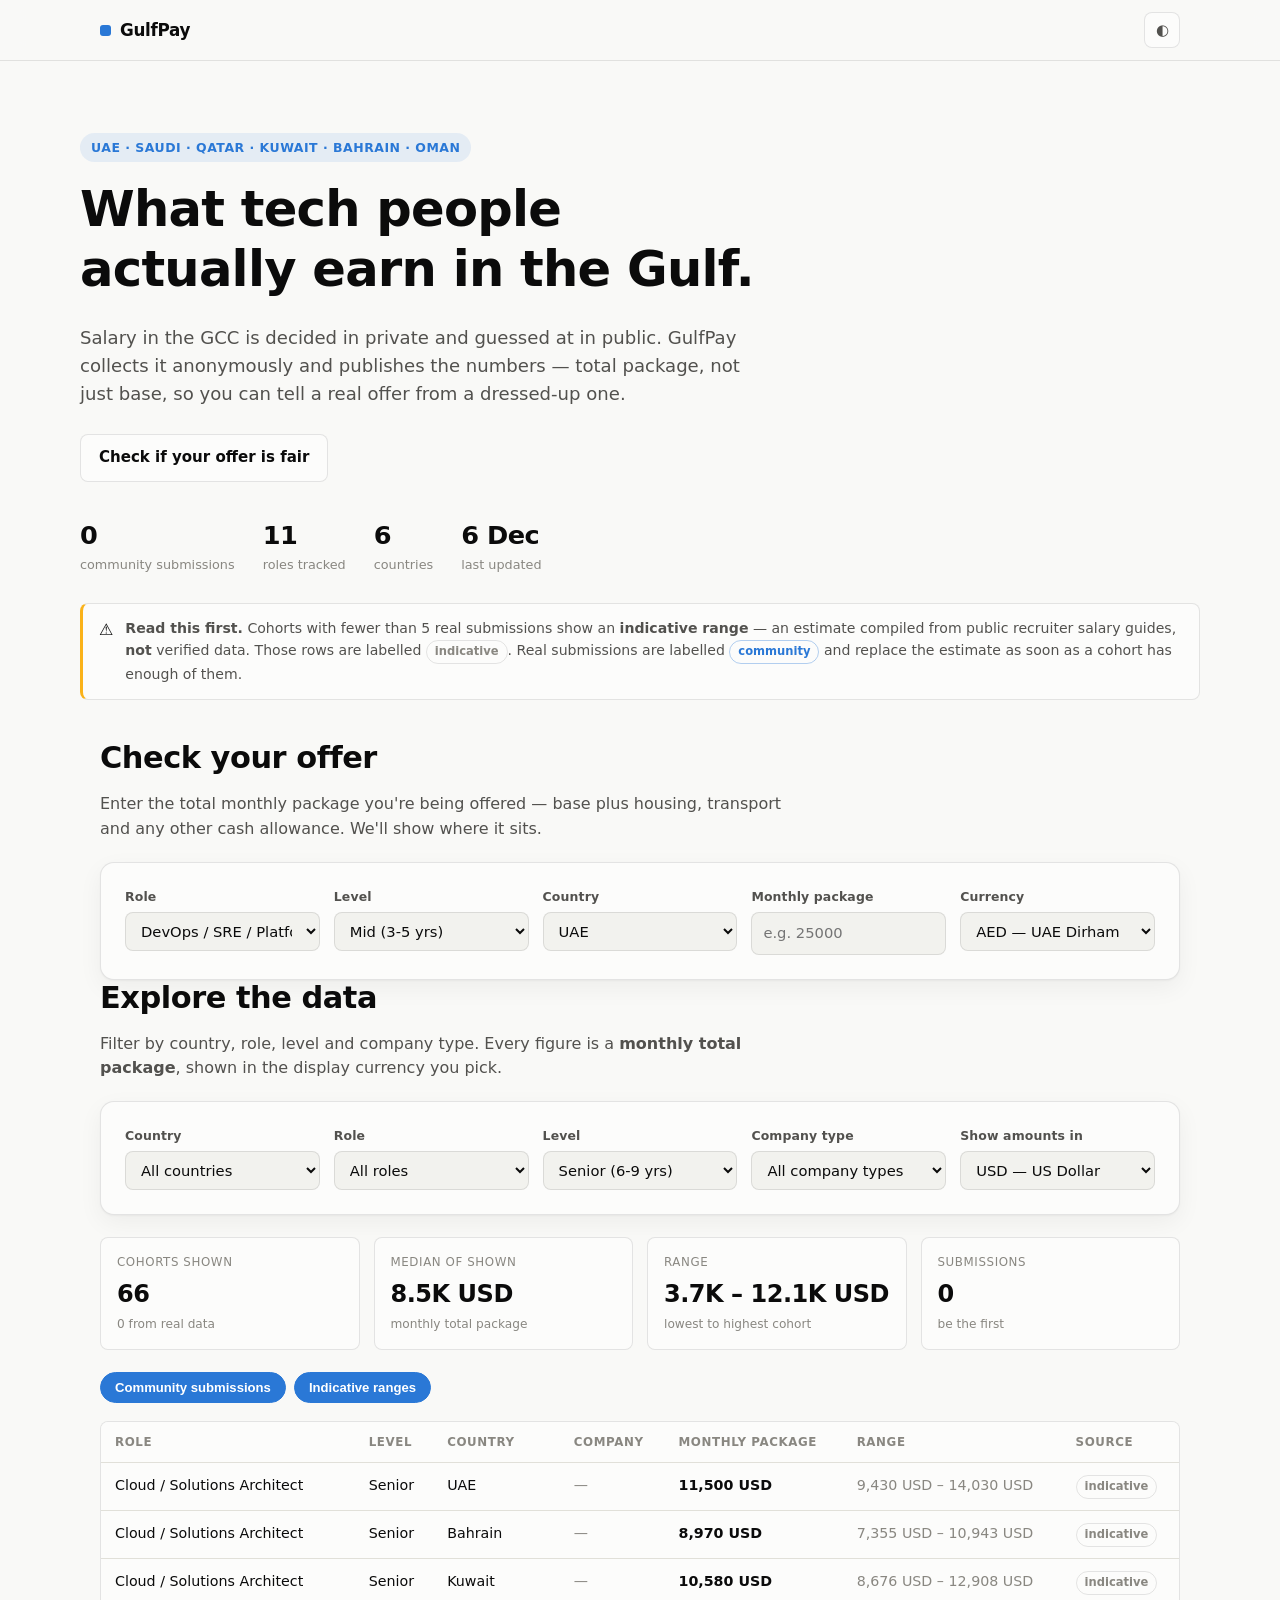
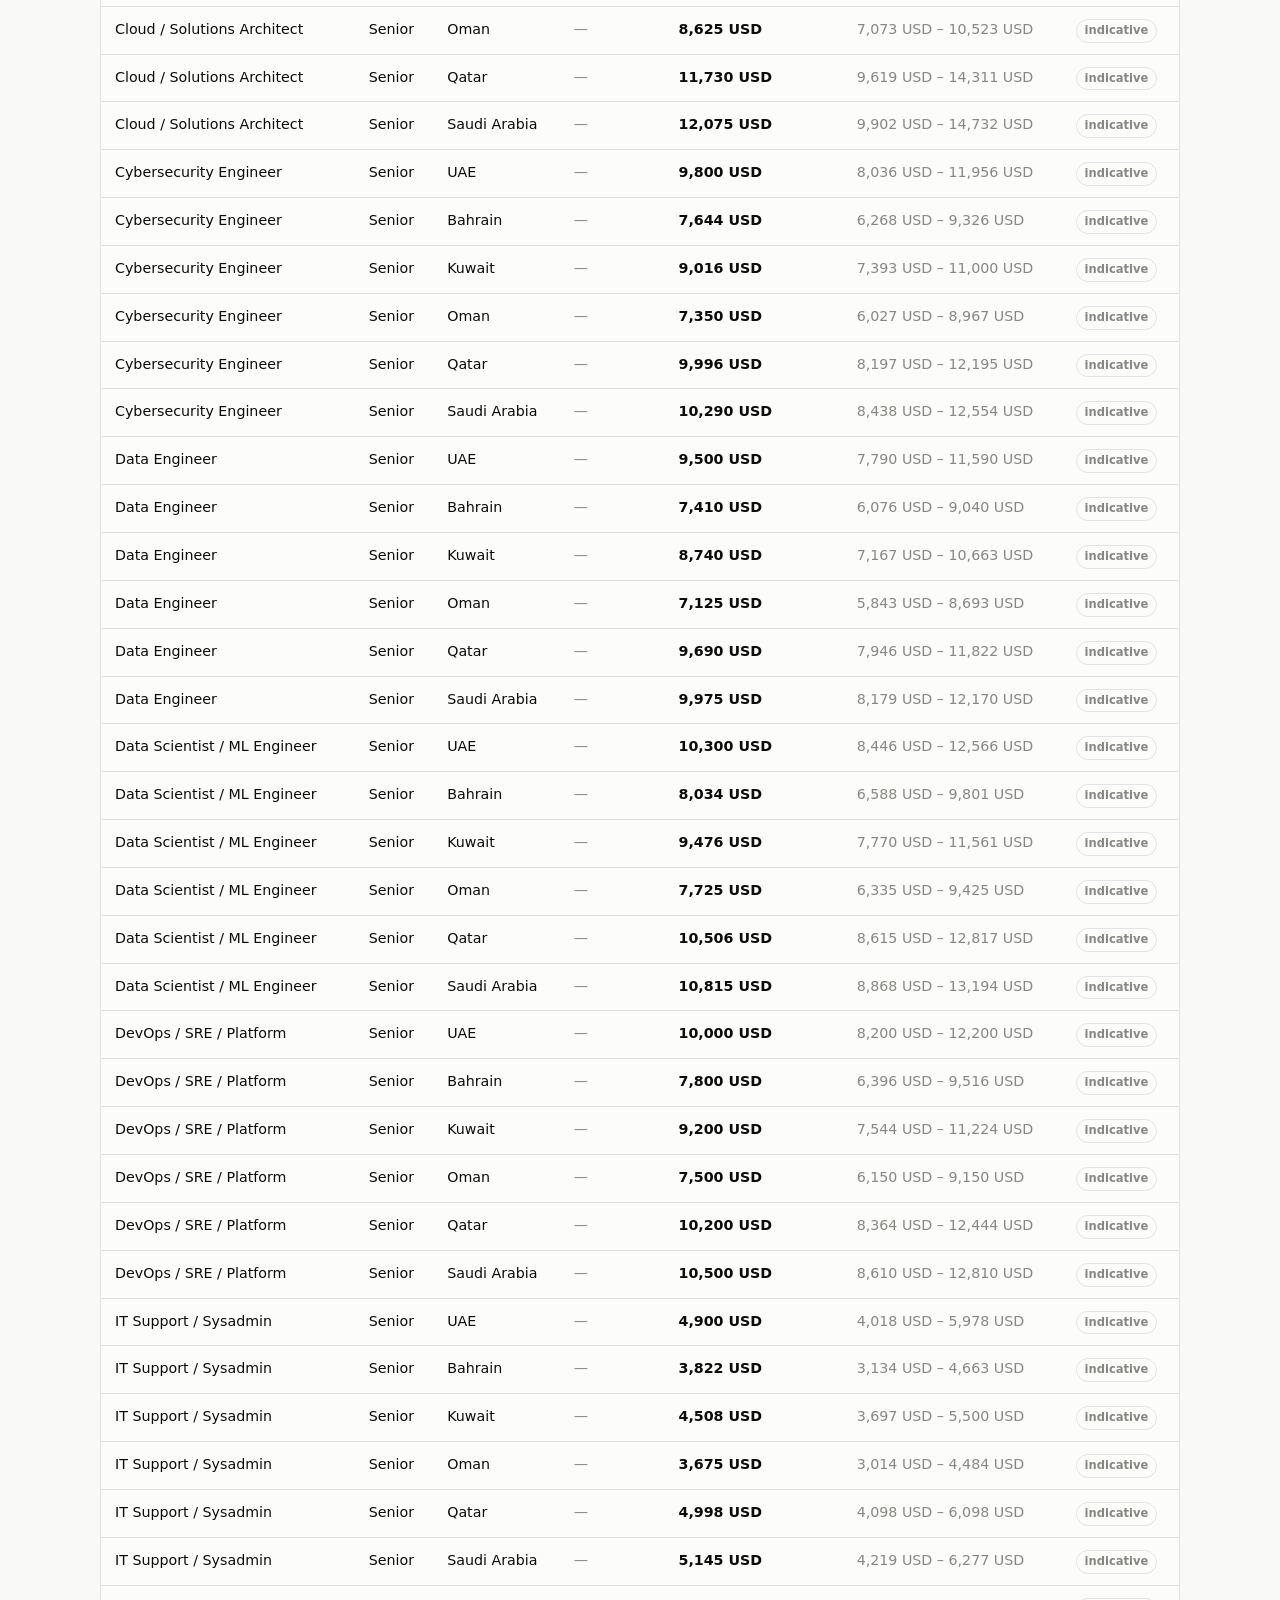
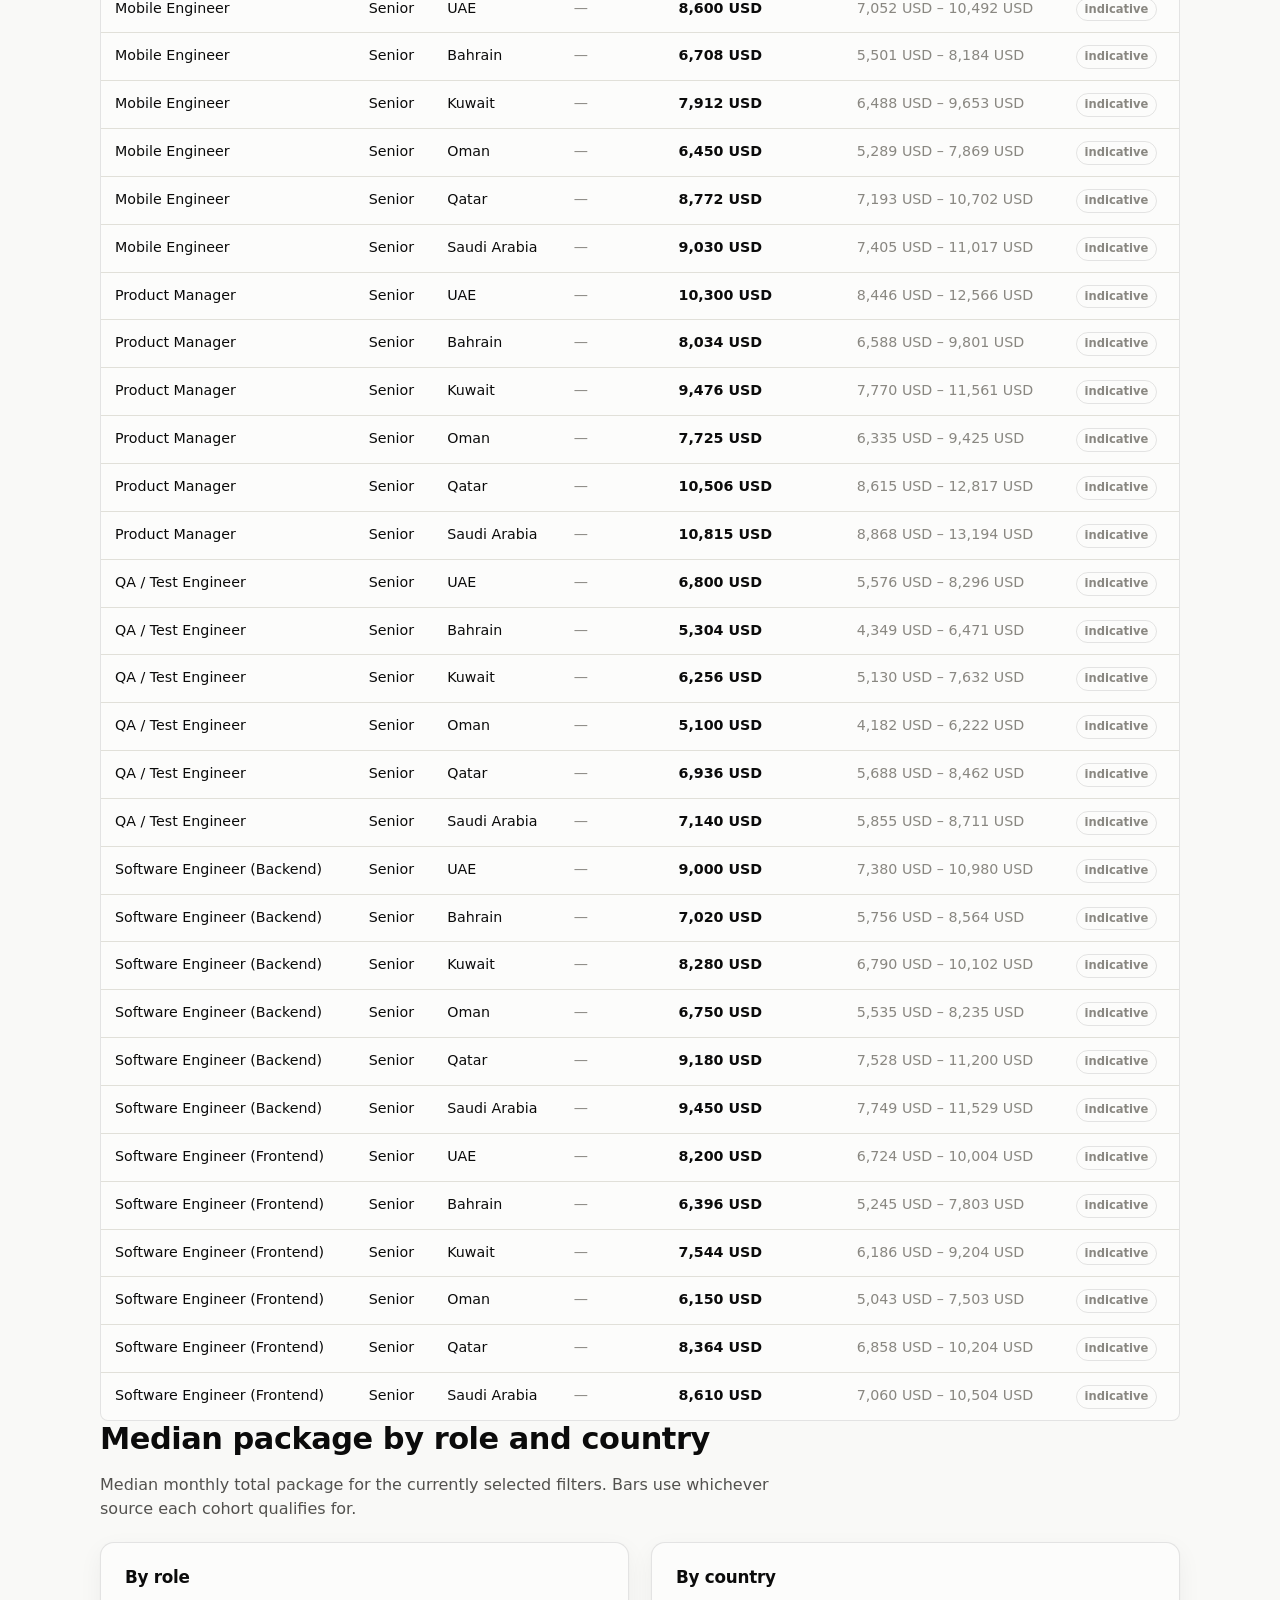
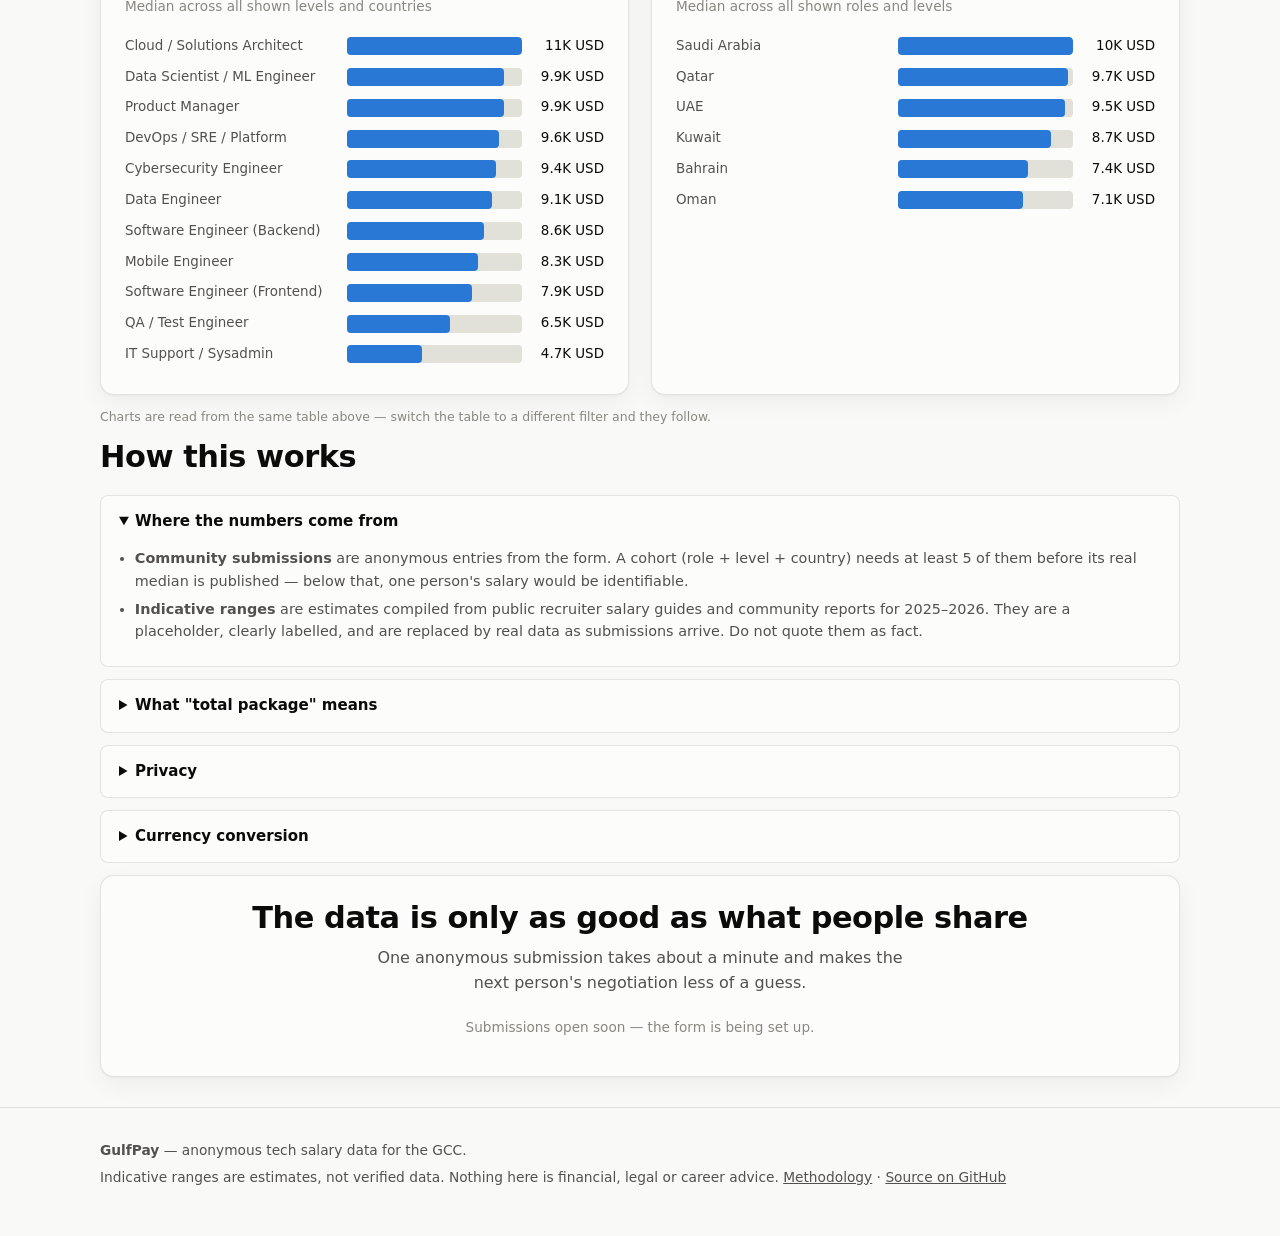
==== index.html @ 6e654488 "Initial commit: GulfPay — GCC tech salary transparency A dependency-free static site that publishes " ====
<!doctype html>
<html lang="en">
<head>
<meta charset="utf-8">
<meta name="viewport" content="width=device-width, initial-scale=1">
<title>GulfPay — real tech salaries in the GCC</title>
<meta name="description" content="Crowdsourced tech salary data for the UAE, Saudi Arabia, Qatar, Kuwait, Bahrain and Oman. See what engineers, DevOps, data and product people actually earn — and check whether your offer is fair.">
<link rel="canonical" href="https://example.github.io/gulfpay/">
<meta property="og:title" content="GulfPay — real tech salaries in the GCC">
<meta property="og:description" content="What tech people actually earn in the Gulf. Anonymous, crowdsourced, free.">
<meta property="og:type" content="website">
<link rel="icon" href="data:image/svg+xml,<svg xmlns='http://www.w3.org/2000/svg' viewBox='0 0 100 100'><rect width='100' height='100' rx='22' fill='%232a78d6'/></svg>">
<link rel="stylesheet" href="assets/css/styles.css">
</head>
<body>

<header class="site">
  <div class="bar">
    <a class="brand" href="#top"><span class="dot"></span> GulfPay</a>
    <span class="spacer"></span>
    <button class="iconbtn" id="themeToggle" aria-label="Switch colour theme" title="Switch theme">◐</button>
    <a class="btn btn-primary" id="ctaHeader" href="#" hidden>Add your salary</a>
  </div>
</header>

<main id="top">

  <!-- HERO -->
  <div class="hero wrap">
    <span class="eyebrow">UAE · Saudi · Qatar · Kuwait · Bahrain · Oman</span>
    <h1>What tech people<br>actually earn in the Gulf.</h1>
    <p class="lead">Salary in the GCC is decided in private and guessed at in public. GulfPay collects it anonymously and publishes the numbers — total package, not just base, so you can tell a real offer from a dressed-up one.</p>
    <div class="cta">
      <a class="btn btn-primary" id="ctaHero" href="#" hidden>Add your salary — anonymous, 60 seconds</a>
      <a class="btn btn-ghost" href="#check">Check if your offer is fair</a>
    </div>
    <div class="counter">
      <div><b id="statCount">—</b><span>community submissions</span></div>
      <div><b id="statRoles">11</b><span>roles tracked</span></div>
      <div><b id="statCountries">6</b><span>countries</span></div>
      <div><b id="statUpdated">—</b><span>last updated</span></div>
    </div>
    <div class="notice" id="seedNotice" style="margin-top:28px">
      <span class="ico">⚠︎</span>
      <p><b>Read this first.</b> Cohorts with fewer than <span id="minN">5</span> real submissions show an <b>indicative range</b> — an estimate compiled from public recruiter salary guides, <b>not</b> verified data. Those rows are labelled <span class="pill ref">indicative</span>. Real submissions are labelled <span class="pill community">community</span> and replace the estimate as soon as a cohort has enough of them.</p>
    </div>
  </div>

  <!-- CHECK YOUR OFFER -->
  <section class="wrap" id="check">
    <div class="sec-head">
      <h2>Check your offer</h2>
      <p>Enter the total monthly package you're being offered — base plus housing, transport and any other cash allowance. We'll show where it sits.</p>
    </div>
    <div class="card">
      <div class="grid-fields">
        <div class="field">
          <label for="cRole">Role</label>
          <select id="cRole"></select>
        </div>
        <div class="field">
          <label for="cLevel">Level</label>
          <select id="cLevel"></select>
        </div>
        <div class="field">
          <label for="cCountry">Country</label>
          <select id="cCountry"></select>
        </div>
        <div class="field">
          <label for="cAmount">Monthly package</label>
          <input id="cAmount" type="number" min="0" step="100" placeholder="e.g. 25000" inputmode="numeric">
        </div>
        <div class="field">
          <label for="cCurrency">Currency</label>
          <select id="cCurrency"></select>
        </div>
      </div>

      <div class="result" id="cResult" hidden>
        <div class="verdict" id="cVerdict">
          <span class="pct" id="cPct">—</span>
          <span class="label" id="cLabel">—</span>
        </div>
        <p class="small" id="cExplain" style="margin:0"></p>
        <div class="strip" aria-hidden="true">
          <div class="fill" id="cFill" style="width:0%"></div>
          <div class="you" id="cYou" style="left:0%"></div>
        </div>
        <div class="strip-labels"><span>bottom of market</span><span>median</span><span>top of market</span></div>
        <div class="band">
          <div><span>25th percentile</span><b id="cP25">—</b></div>
          <div><span>Median</span><b id="cP50">—</b></div>
          <div><span>75th percentile</span><b id="cP75">—</b></div>
        </div>
        <p class="small muted" id="cBasis" style="margin:14px 0 0"></p>
      </div>
    </div>
  </section>

  <!-- EXPLORER -->
  <section class="wrap" id="explore">
    <div class="sec-head">
      <h2>Explore the data</h2>
      <p>Filter by country, role, level and company type. Every figure is a <b>monthly total package</b>, shown in the display currency you pick.</p>
    </div>

    <div class="card" style="margin-bottom:22px">
      <div class="grid-fields">
        <div class="field">
          <label for="fCountry">Country</label>
          <select id="fCountry"></select>
        </div>
        <div class="field">
          <label for="fRole">Role</label>
          <select id="fRole"></select>
        </div>
        <div class="field">
          <label for="fLevel">Level</label>
          <select id="fLevel"></select>
        </div>
        <div class="field">
          <label for="fCompany">Company type</label>
          <select id="fCompany"></select>
        </div>
        <div class="field">
          <label for="fDisplay">Show amounts in</label>
          <select id="fDisplay"></select>
        </div>
      </div>
    </div>

    <div class="tiles" id="tiles"></div>

    <div class="toggle-row">
      <button class="chip" id="chipCommunity" aria-pressed="true">Community submissions</button>
      <button class="chip" id="chipRef" aria-pressed="true">Indicative ranges</button>
    </div>

    <div class="table-scroll">
      <table id="dataTable">
        <thead>
          <tr>
            <th>Role</th><th>Level</th><th>Country</th><th>Company</th>
            <th class="num">Monthly package</th><th class="num">Range</th><th>Source</th>
          </tr>
        </thead>
        <tbody id="tbody"></tbody>
      </table>
      <div class="empty" id="emptyState" hidden>No rows match these filters.</div>
    </div>
  </section>

  <!-- CHARTS -->
  <section class="wrap" id="charts">
    <div class="sec-head">
      <h2>Median package by role and country</h2>
      <p>Median monthly total package for the currently selected filters. Bars use whichever source each cohort qualifies for.</p>
    </div>
    <div class="two-col">
      <div class="card">
        <h3>By role</h3>
        <p class="small muted" id="chartRoleSub" style="margin-bottom:14px"></p>
        <div class="chart" id="chartRole"></div>
      </div>
      <div class="card">
        <h3>By country</h3>
        <p class="small muted" id="chartCountrySub" style="margin-bottom:14px"></p>
        <div class="chart" id="chartCountry"></div>
      </div>
    </div>
    <p class="chart-note">Charts are read from the same table above — switch the table to a different filter and they follow.</p>
  </section>

  <!-- METHODOLOGY -->
  <section class="wrap" id="method">
    <div class="sec-head"><h2>How this works</h2></div>

    <details class="method" open>
      <summary>Where the numbers come from</summary>
      <div class="body">
        <ul>
          <li><b>Community submissions</b> are anonymous entries from the form. A cohort (role + level + country) needs at least <span class="minN">5</span> of them before its real median is published — below that, one person's salary would be identifiable.</li>
          <li><b>Indicative ranges</b> are estimates compiled from public recruiter salary guides and community reports for 2025–2026. They are a placeholder, clearly labelled, and are replaced by real data as submissions arrive. Do not quote them as fact.</li>
        </ul>
      </div>
    </details>

    <details class="method">
      <summary>What "total package" means</summary>
      <div class="body">
        <p style="margin:0 0 .6em">Gulf offers split pay into base plus allowances, which makes headline numbers misleading. Everything here is the <b>monthly total cash package</b>:</p>
        <ul>
          <li>Base salary</li>
          <li>Housing, transport and any other recurring cash allowance</li>
          <li>Annual bonus, divided by 12</li>
        </ul>
        <p style="margin:.6em 0 0">It excludes equity, relocation one-offs, school fees and medical cover — those vary too much to average honestly.</p>
      </div>
    </details>

    <details class="method">
      <summary>Privacy</summary>
      <div class="body">
        <ul>
          <li>No names, no emails, no login. The form does not collect identity.</li>
          <li>Company name is optional and never shown on a row — only company <i>type</i> is published.</li>
          <li>Nationality is optional. It is only ever shown as an aggregate over at least <span id="minN2">8</span> people, never on an individual row.</li>
          <li>Submissions are moderated before publication to strip anything identifying.</li>
        </ul>
      </div>
    </details>

    <details class="method">
      <summary>Currency conversion</summary>
      <div class="body">
        <p style="margin:0">GCC currencies are pegged to the US dollar, so conversion uses fixed rates rather than a live feed: AED 3.6725, SAR 3.75, QAR 3.64, KWD 0.3065, BHD 0.376, OMR 0.3845 per USD.</p>
      </div>
    </details>
  </section>

  <section class="wrap" id="contribute">
    <div class="card" style="text-align:center">
      <h2 style="margin-bottom:.3em">The data is only as good as what people share</h2>
      <p style="max-width:52ch;margin:0 auto 22px">One anonymous submission takes about a minute and makes the next person's negotiation less of a guess.</p>
      <a class="btn btn-primary" id="ctaFooter" href="#" hidden>Add your salary</a>
      <p class="small muted" id="noFormHint">Submissions open soon — the form is being set up.</p>
    </div>
  </section>

</main>

<footer class="site">
  <div class="wrap">
    <p style="margin:0 0 .4em"><b>GulfPay</b> — anonymous tech salary data for the GCC.</p>
    <p style="margin:0">Indicative ranges are estimates, not verified data. Nothing here is financial, legal or career advice. <a href="#method">Methodology</a> · <a id="repoLink" href="#">Source on GitHub</a></p>
  </div>
</footer>

<script type="module" src="assets/js/app.js"></script>
</body>
</html>
---- assets/css/styles.css ----
/* GulfPay — tokens follow the validated reference palette (light + dark are
   both selected sets, not an automatic flip). */
:root {
  color-scheme: light;
  --page:           #f9f9f7;
  --surface:        #fcfcfb;
  --surface-sunk:   #f2f2ee;
  --ink:            #0b0b0b;
  --ink-2:          #52514e;
  --ink-muted:      #898781;
  --grid:           #e1e0d9;
  --axis:           #c3c2b7;
  --border:         rgba(11,11,11,0.10);
  --series-1:       #2a78d6;
  --series-1-soft:  #cde2fb;
  --series-2:       #eb6834;
  --good:           #0ca30c;
  --warning:        #fab219;
  --serious:        #ec835a;
  --critical:       #d03b3b;
  --radius:         14px;
  --radius-sm:      8px;
  --maxw:           1120px;
  --font: system-ui, -apple-system, "Segoe UI", Roboto, sans-serif;
  --shadow: 0 1px 2px rgba(11,11,11,.04), 0 8px 24px rgba(11,11,11,.05);
}
@media (prefers-color-scheme: dark) {
  :root:where(:not([data-theme="light"])) {
    color-scheme: dark;
    --page:         #0d0d0d;
    --surface:      #1a1a19;
    --surface-sunk: #141413;
    --ink:          #f0efec;
    --ink-2:        #c3c2b7;
    --ink-muted:    #898781;
    --grid:         #2c2c2a;
    --axis:         #383835;
    --border:       rgba(255,255,255,0.10);
    --series-1:     #3987e5;
    --series-1-soft:#184f95;
    --series-2:     #d95926;
    --shadow: 0 1px 2px rgba(0,0,0,.4), 0 8px 24px rgba(0,0,0,.35);
  }
}
:root[data-theme="dark"] {
  color-scheme: dark;
  --page:         #0d0d0d;
  --surface:      #1a1a19;
  --surface-sunk: #141413;
  --ink:          #f0efec;
  --ink-2:        #c3c2b7;
  --ink-muted:    #898781;
  --grid:         #2c2c2a;
  --axis:         #383835;
  --border:       rgba(255,255,255,0.10);
  --series-1:     #3987e5;
  --series-1-soft:#184f95;
  --series-2:     #d95926;
  --shadow: 0 1px 2px rgba(0,0,0,.4), 0 8px 24px rgba(0,0,0,.35);
}

* { box-sizing: border-box; }
html { scroll-behavior: smooth; }
body {
  margin: 0;
  background: var(--page);
  color: var(--ink);
  font-family: var(--font);
  font-size: 16px;
  line-height: 1.55;
  -webkit-font-smoothing: antialiased;
}
.wrap { max-width: var(--maxw); margin: 0 auto; padding: 0 20px; }
a { color: var(--series-1); }
h1, h2, h3 { line-height: 1.2; letter-spacing: -0.015em; margin: 0 0 .5em; }
h1 { font-size: clamp(2rem, 5vw, 3.1rem); font-weight: 700; }
h2 { font-size: clamp(1.4rem, 3vw, 1.9rem); font-weight: 650; }
h3 { font-size: 1.05rem; font-weight: 640; }
p  { margin: 0 0 1em; color: var(--ink-2); }
.small { font-size: .85rem; }
.muted { color: var(--ink-muted); }

/* ---------- header ---------- */
header.site {
  position: sticky; top: 0; z-index: 50;
  background: color-mix(in srgb, var(--page) 88%, transparent);
  backdrop-filter: saturate(180%) blur(12px);
  border-bottom: 1px solid var(--border);
}
header.site .bar {
  max-width: var(--maxw); margin: 0 auto; padding: 12px 20px;
  display: flex; align-items: center; gap: 16px;
}
.brand { display: flex; align-items: center; gap: 9px; font-weight: 700; letter-spacing: -.02em; font-size: 1.05rem; color: var(--ink); text-decoration: none; }
.brand .dot { width: 11px; height: 11px; border-radius: 3px; background: var(--series-1); }
.spacer { flex: 1; }
.iconbtn {
  background: var(--surface); border: 1px solid var(--border); color: var(--ink-2);
  width: 36px; height: 36px; border-radius: var(--radius-sm); cursor: pointer;
  display: grid; place-items: center; font-size: 15px;
}
.iconbtn:hover { color: var(--ink); }

/* ---------- buttons ---------- */
.btn {
  display: inline-flex; align-items: center; gap: 8px; justify-content: center;
  padding: 11px 18px; border-radius: var(--radius-sm); font-weight: 600; font-size: .94rem;
  text-decoration: none; cursor: pointer; border: 1px solid transparent; transition: .15s;
}
.btn-primary { background: var(--series-1); color: #fff; }
.btn-primary:hover { filter: brightness(1.08); }
.btn-ghost { background: var(--surface); color: var(--ink); border-color: var(--border); }
.btn-ghost:hover { border-color: var(--axis); }
.btn[hidden] { display: none; }

/* ---------- hero ---------- */
.hero { padding: 72px 0 40px; }
.hero .eyebrow {
  display: inline-flex; align-items: center; gap: 8px; font-size: .78rem; font-weight: 600;
  letter-spacing: .04em; text-transform: uppercase; color: var(--series-1);
  background: color-mix(in srgb, var(--series-1) 10%, transparent);
  padding: 5px 11px; border-radius: 999px; margin-bottom: 18px;
}
.hero p.lead { font-size: 1.13rem; max-width: 60ch; }
.hero .cta { display: flex; gap: 12px; flex-wrap: wrap; margin-top: 26px; }
.counter { display: flex; gap: 28px; margin-top: 34px; flex-wrap: wrap; }
.counter div { display: flex; flex-direction: column; }
.counter b { font-size: 1.6rem; font-weight: 700; letter-spacing: -.02em; }
.counter span { font-size: .8rem; color: var(--ink-muted); }

/* ---------- notice ---------- */
.notice {
  display: flex; gap: 12px; align-items: flex-start;
  background: var(--surface); border: 1px solid var(--border);
  border-left: 3px solid var(--warning);
  border-radius: var(--radius-sm); padding: 14px 16px; margin: 8px 0 0;
}
.notice .ico { flex: none; font-size: 1rem; line-height: 1.5; }
.notice p { margin: 0; font-size: .88rem; }

/* ---------- cards / sections ---------- */
section { padding: 46px 0; }
.card {
  background: var(--surface); border: 1px solid var(--border);
  border-radius: var(--radius); padding: 24px; box-shadow: var(--shadow);
}
.sec-head { margin-bottom: 20px; }
.sec-head p { margin: 0; max-width: 68ch; }

/* ---------- form controls ---------- */
.field { display: flex; flex-direction: column; gap: 6px; }
.field label { font-size: .78rem; font-weight: 600; color: var(--ink-2); letter-spacing: .01em; }
select, input[type="number"], input[type="text"] {
  font: inherit; font-size: .92rem; color: var(--ink);
  background: var(--surface-sunk); border: 1px solid var(--border);
  border-radius: var(--radius-sm); padding: 9px 11px; width: 100%;
}
select:focus, input:focus { outline: 2px solid var(--series-1); outline-offset: 1px; }
.grid-fields { display: grid; grid-template-columns: repeat(auto-fit, minmax(160px, 1fr)); gap: 14px; }

/* ---------- calculator result ---------- */
.result { margin-top: 22px; border-top: 1px solid var(--border); padding-top: 22px; }
.result[hidden] { display: none; }
.verdict { display: flex; align-items: baseline; gap: 12px; flex-wrap: wrap; margin-bottom: 6px; }
.verdict .pct { font-size: 2.6rem; font-weight: 700; letter-spacing: -.03em; }
.verdict .label { font-size: 1.05rem; font-weight: 640; }
.verdict .label::before { content: "● "; }
.v-strong  .label, .v-good .label { color: var(--good); }
.v-fair    .label { color: var(--ink-2); }
.v-low     .label { color: var(--serious); }
.v-verylow .label { color: var(--critical); }

/* percentile strip */
.strip { position: relative; height: 10px; border-radius: 999px; background: var(--grid); margin: 20px 0 8px; }
.strip .fill { position: absolute; inset: 0 auto 0 0; border-radius: 999px; background: var(--series-1-soft); }
.strip .you {
  position: absolute; top: -5px; width: 4px; height: 20px; border-radius: 2px;
  background: var(--series-1); box-shadow: 0 0 0 2px var(--surface);
}
.strip-labels { display: flex; justify-content: space-between; font-size: .75rem; color: var(--ink-muted); }
.band { display: grid; grid-template-columns: repeat(3, 1fr); gap: 12px; margin-top: 18px; }
.band div { background: var(--surface-sunk); border-radius: var(--radius-sm); padding: 11px 13px; }
.band span { display: block; font-size: .74rem; color: var(--ink-muted); text-transform: uppercase; letter-spacing: .05em; }
.band b { font-size: 1.1rem; font-variant-numeric: tabular-nums; }

/* ---------- stat tiles ---------- */
.tiles { display: grid; grid-template-columns: repeat(auto-fit, minmax(150px, 1fr)); gap: 14px; margin-bottom: 22px; }
.tile { background: var(--surface); border: 1px solid var(--border); border-radius: var(--radius-sm); padding: 15px 16px; }
.tile span { display: block; font-size: .74rem; color: var(--ink-muted); text-transform: uppercase; letter-spacing: .05em; margin-bottom: 4px; }
.tile b { font-size: 1.5rem; font-weight: 700; letter-spacing: -.02em; }
.tile small { display: block; color: var(--ink-muted); font-size: .76rem; margin-top: 2px; }

/* ---------- table ---------- */
.table-scroll { overflow-x: auto; border: 1px solid var(--border); border-radius: var(--radius-sm); background: var(--surface); }
table { width: 100%; border-collapse: collapse; font-size: .89rem; min-width: 760px; }
thead th {
  text-align: left; font-size: .74rem; text-transform: uppercase; letter-spacing: .05em;
  color: var(--ink-muted); font-weight: 600; padding: 11px 14px;
  border-bottom: 1px solid var(--grid); white-space: nowrap; background: var(--surface);
  position: sticky; top: 0;
}
tbody td { padding: 11px 14px; border-bottom: 1px solid var(--grid); vertical-align: top; }
tbody tr:last-child td { border-bottom: 0; }
tbody tr:hover { background: var(--surface-sunk); }
td.num { font-variant-numeric: tabular-nums; white-space: nowrap; }
.pill {
  display: inline-block; font-size: .72rem; font-weight: 600; padding: 2px 8px;
  border-radius: 999px; border: 1px solid var(--border); color: var(--ink-2); white-space: nowrap;
}
.pill.ref { color: var(--ink-muted); }
.pill.community { color: var(--series-1); border-color: color-mix(in srgb, var(--series-1) 35%, transparent); }
.empty { padding: 40px 20px; text-align: center; color: var(--ink-muted); }

/* ---------- chart ---------- */
.chart { margin-top: 10px; }
.chart .row { display: grid; grid-template-columns: minmax(130px, 210px) 1fr auto; align-items: center; gap: 12px; padding: 5px 0; }
.chart .rl { font-size: .84rem; color: var(--ink-2); overflow: hidden; text-overflow: ellipsis; white-space: nowrap; }
.chart .track { position: relative; height: 18px; background: var(--grid); border-radius: 4px; overflow: hidden; }
.chart .bar { position: absolute; left: 0; top: 0; bottom: 0; background: var(--series-1); border-radius: 0 4px 4px 0; transition: width .4s ease; }
.chart .rv { font-size: .84rem; font-variant-numeric: tabular-nums; color: var(--ink); min-width: 70px; text-align: right; }
.chart .row:hover .bar { filter: brightness(1.12); }
.chart-note { font-size: .78rem; color: var(--ink-muted); margin-top: 12px; }
.two-col { display: grid; grid-template-columns: repeat(auto-fit, minmax(330px, 1fr)); gap: 22px; }

/* ---------- misc ---------- */
.toggle-row { display: flex; gap: 8px; flex-wrap: wrap; margin-bottom: 18px; }
.chip {
  font-size: .82rem; font-weight: 600; padding: 7px 14px; border-radius: 999px;
  border: 1px solid var(--border); background: var(--surface); color: var(--ink-2); cursor: pointer;
}
.chip[aria-pressed="true"] { background: var(--series-1); color: #fff; border-color: var(--series-1); }
details.method { border: 1px solid var(--border); border-radius: var(--radius-sm); background: var(--surface); padding: 0; margin-bottom: 12px; }
details.method summary { cursor: pointer; padding: 14px 18px; font-weight: 600; font-size: .94rem; }
details.method .body { padding: 0 18px 18px; font-size: .9rem; color: var(--ink-2); }
details.method .body ul { margin: 0 0 0 1.1em; padding: 0; }
details.method .body li { margin-bottom: .4em; }
footer.site { border-top: 1px solid var(--border); padding: 32px 0 48px; margin-top: 30px; font-size: .86rem; color: var(--ink-muted); }
footer.site a { color: var(--ink-2); }
.sr-only { position: absolute; width: 1px; height: 1px; padding: 0; margin: -1px; overflow: hidden; clip: rect(0,0,0,0); white-space: nowrap; border: 0; }
@media (max-width: 620px) {
  .hero { padding: 48px 0 28px; }
  .chart .row { grid-template-columns: minmax(96px, 130px) 1fr auto; }
  .band { grid-template-columns: 1fr; }
}
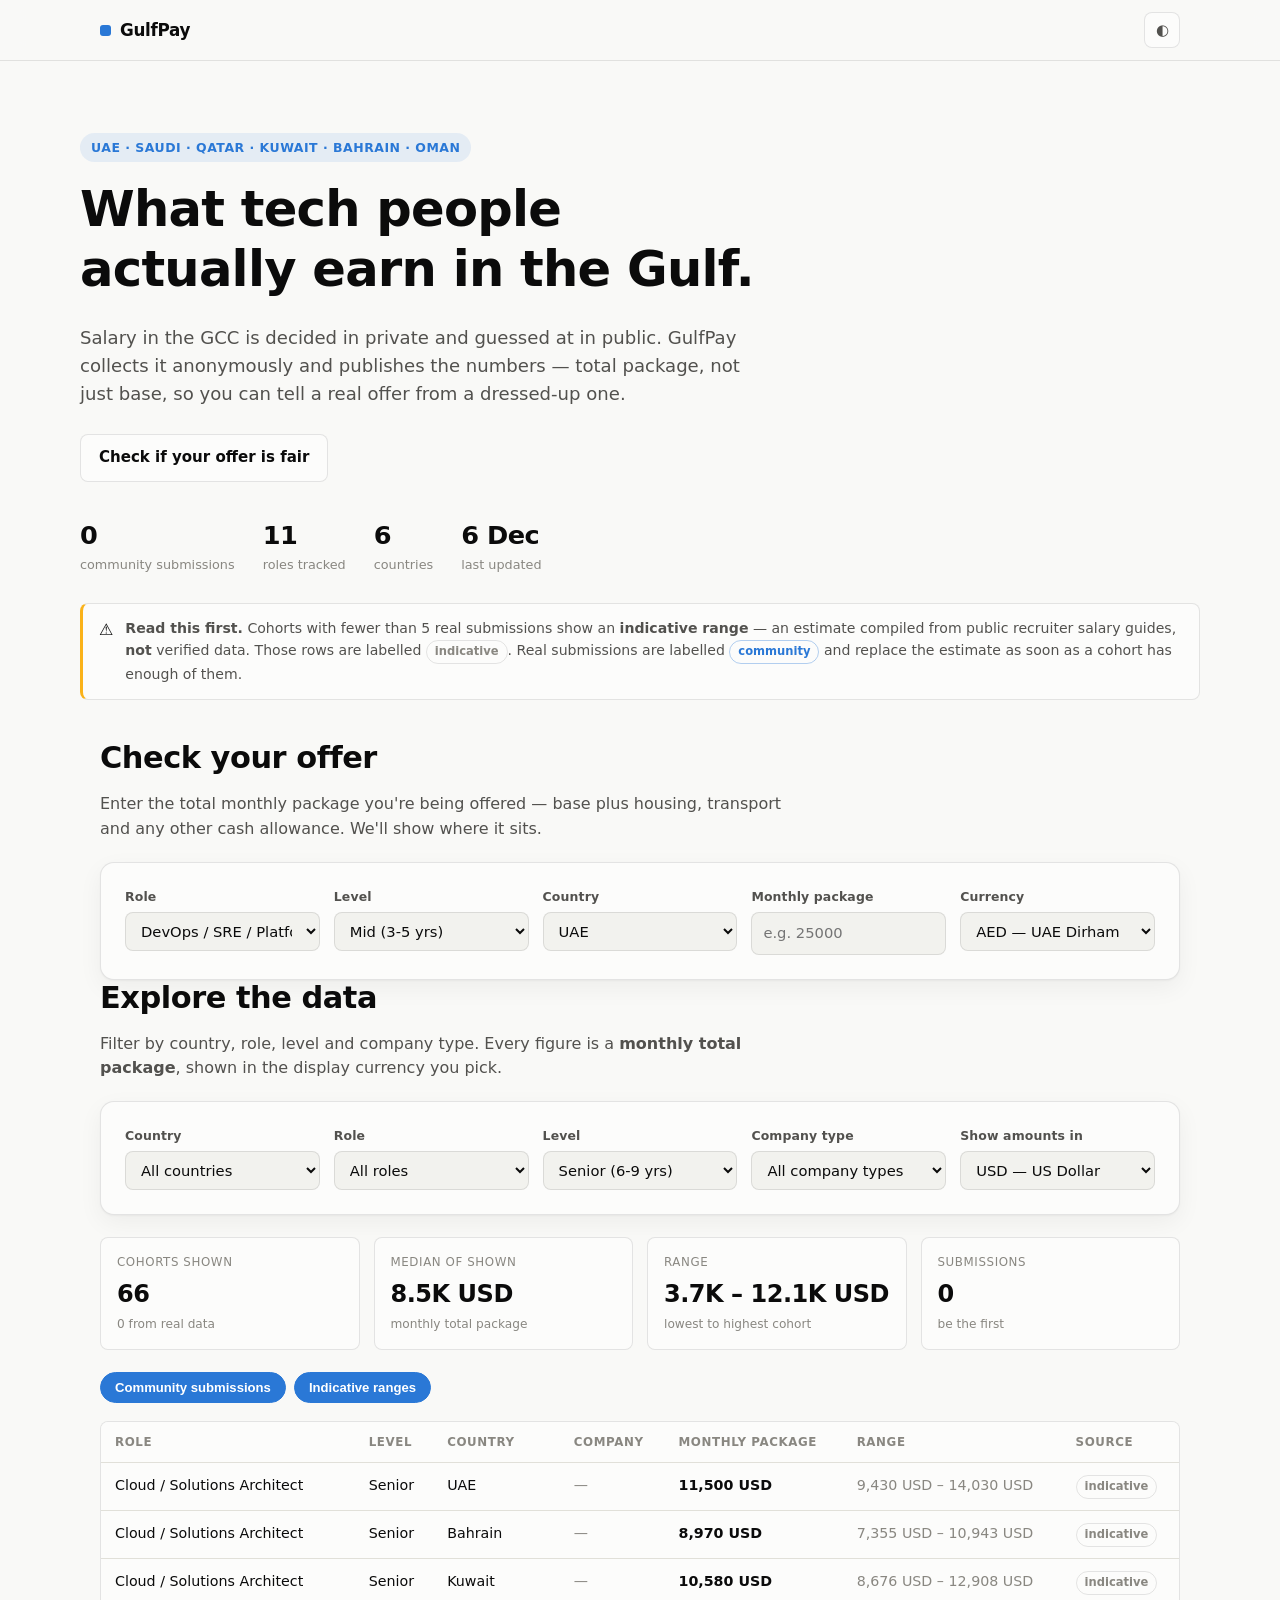
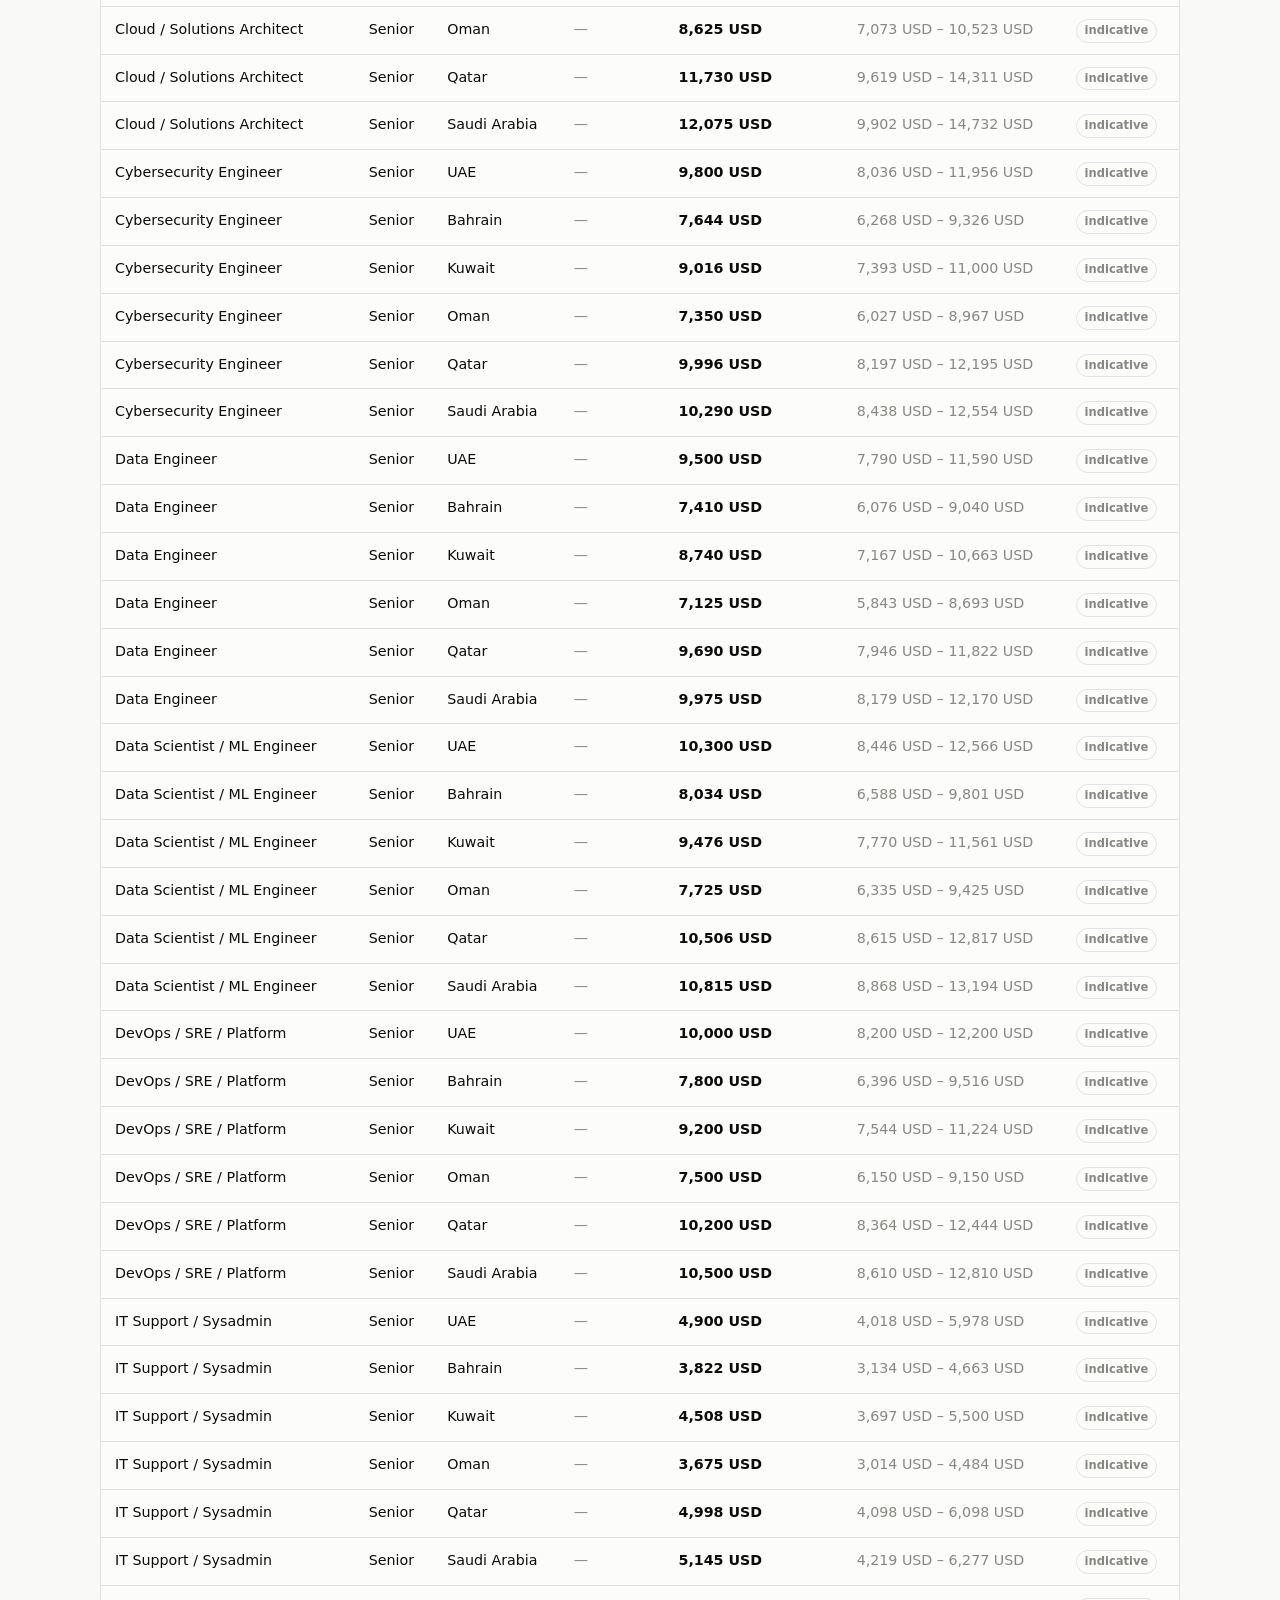
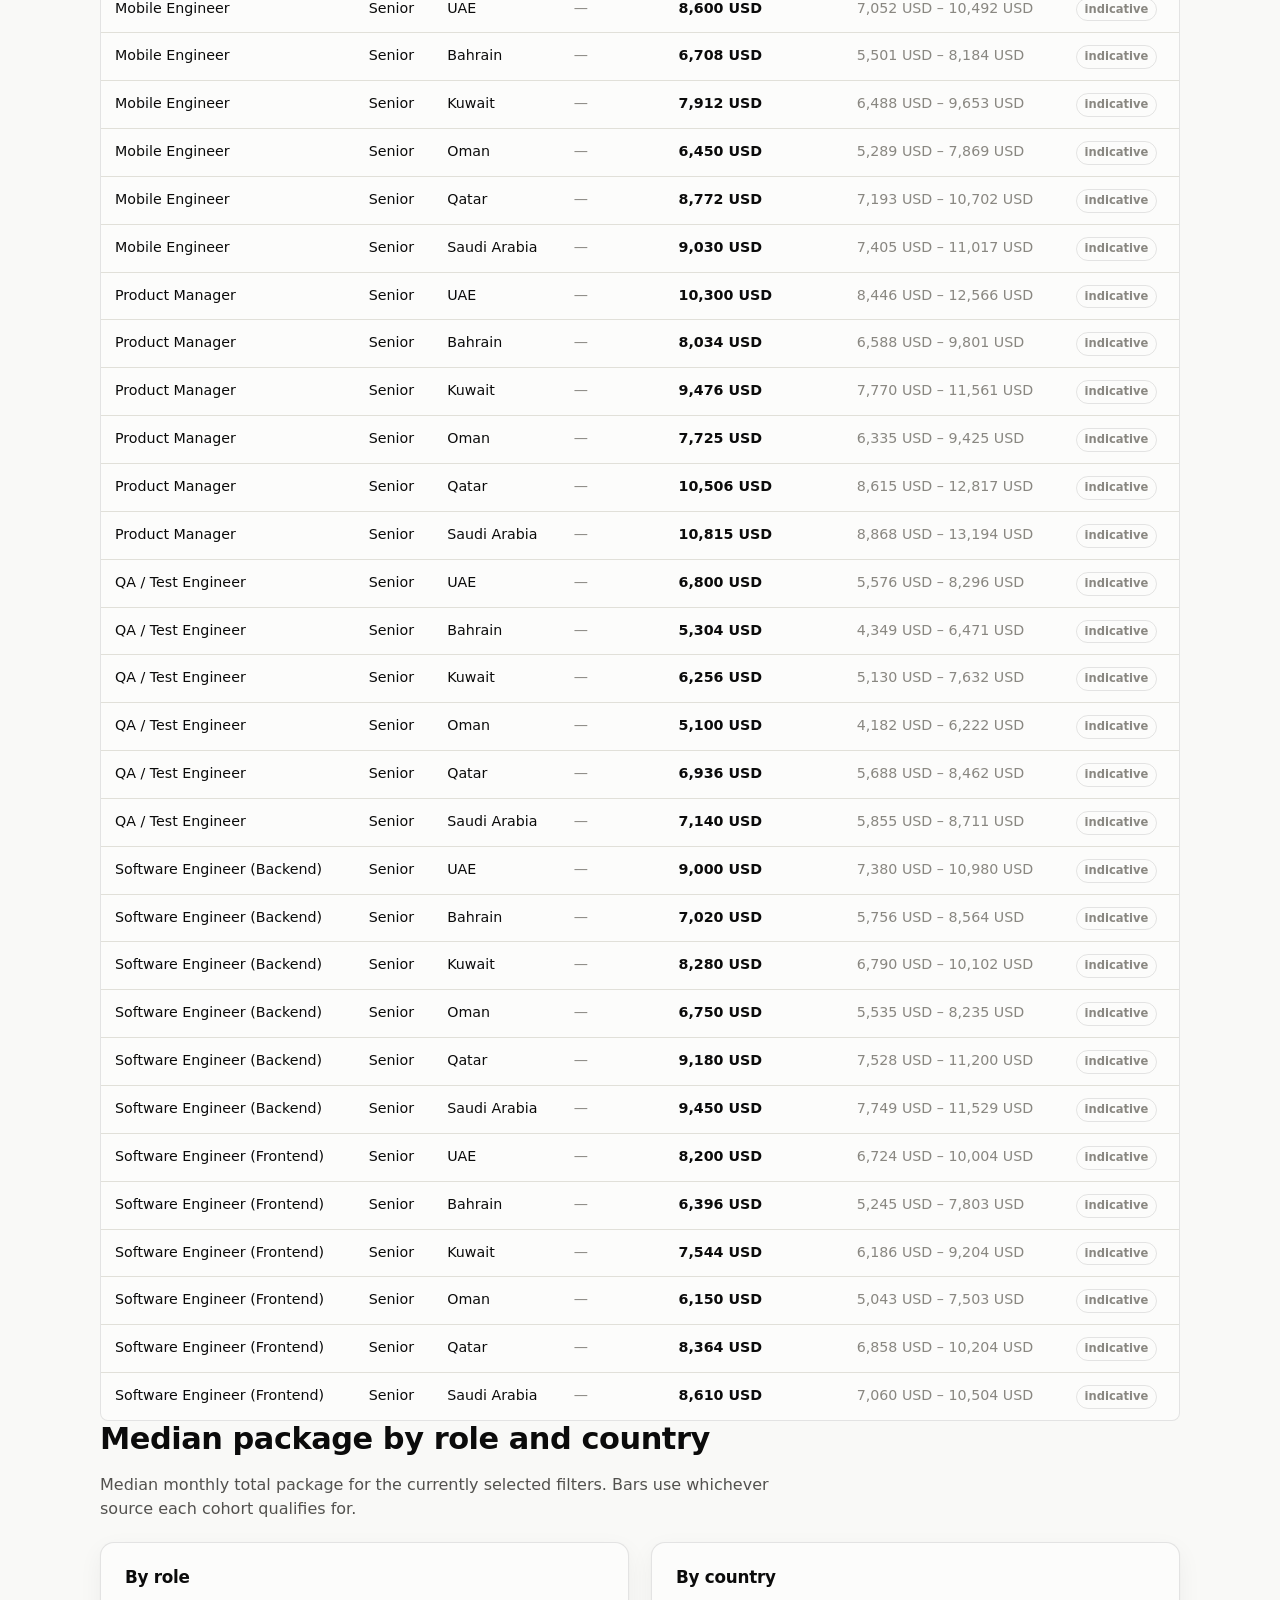
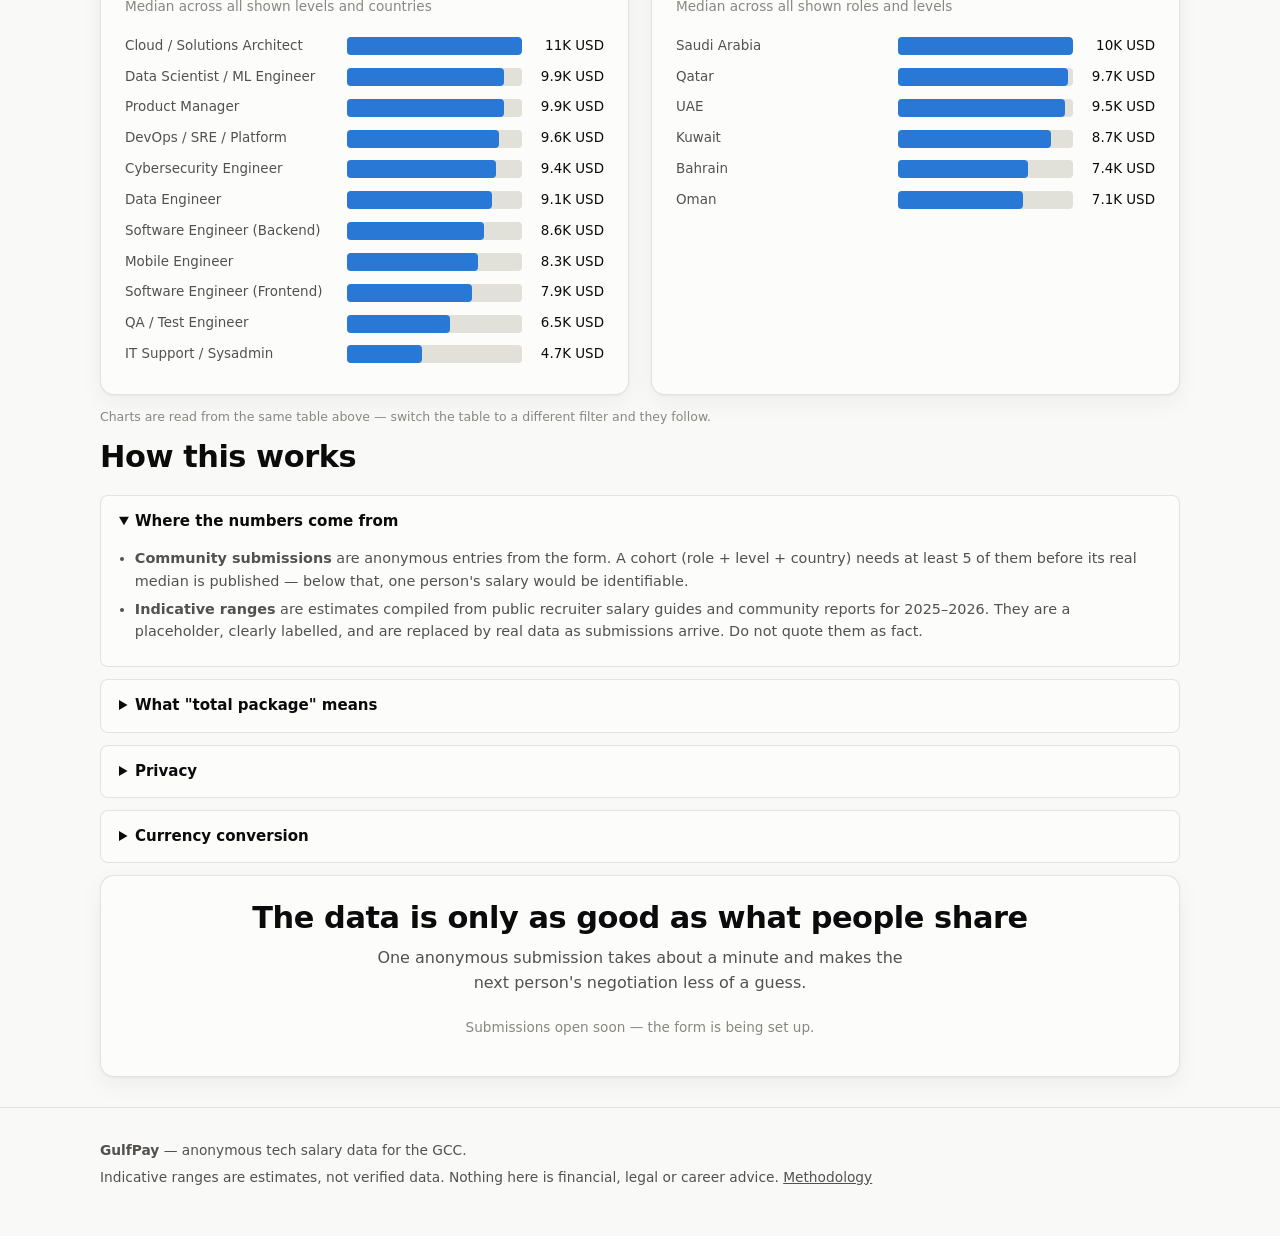
==== commit ccd58eda: "Drive the footer source link from config instead of a dead anchor The footer linked to "#", which wo" ====
--- a/index.html
+++ b/index.html
@@ -232,7 +232,7 @@
 <footer class="site">
   <div class="wrap">
     <p style="margin:0 0 .4em"><b>GulfPay</b> — anonymous tech salary data for the GCC.</p>
-    <p style="margin:0">Indicative ranges are estimates, not verified data. Nothing here is financial, legal or career advice. <a href="#method">Methodology</a> · <a id="repoLink" href="#">Source on GitHub</a></p>
+    <p style="margin:0">Indicative ranges are estimates, not verified data. Nothing here is financial, legal or career advice. <a href="#method">Methodology</a><span id="repoWrap" hidden> · <a id="repoLink" href="#">Source on GitHub</a></span></p>
   </div>
 </footer>
 
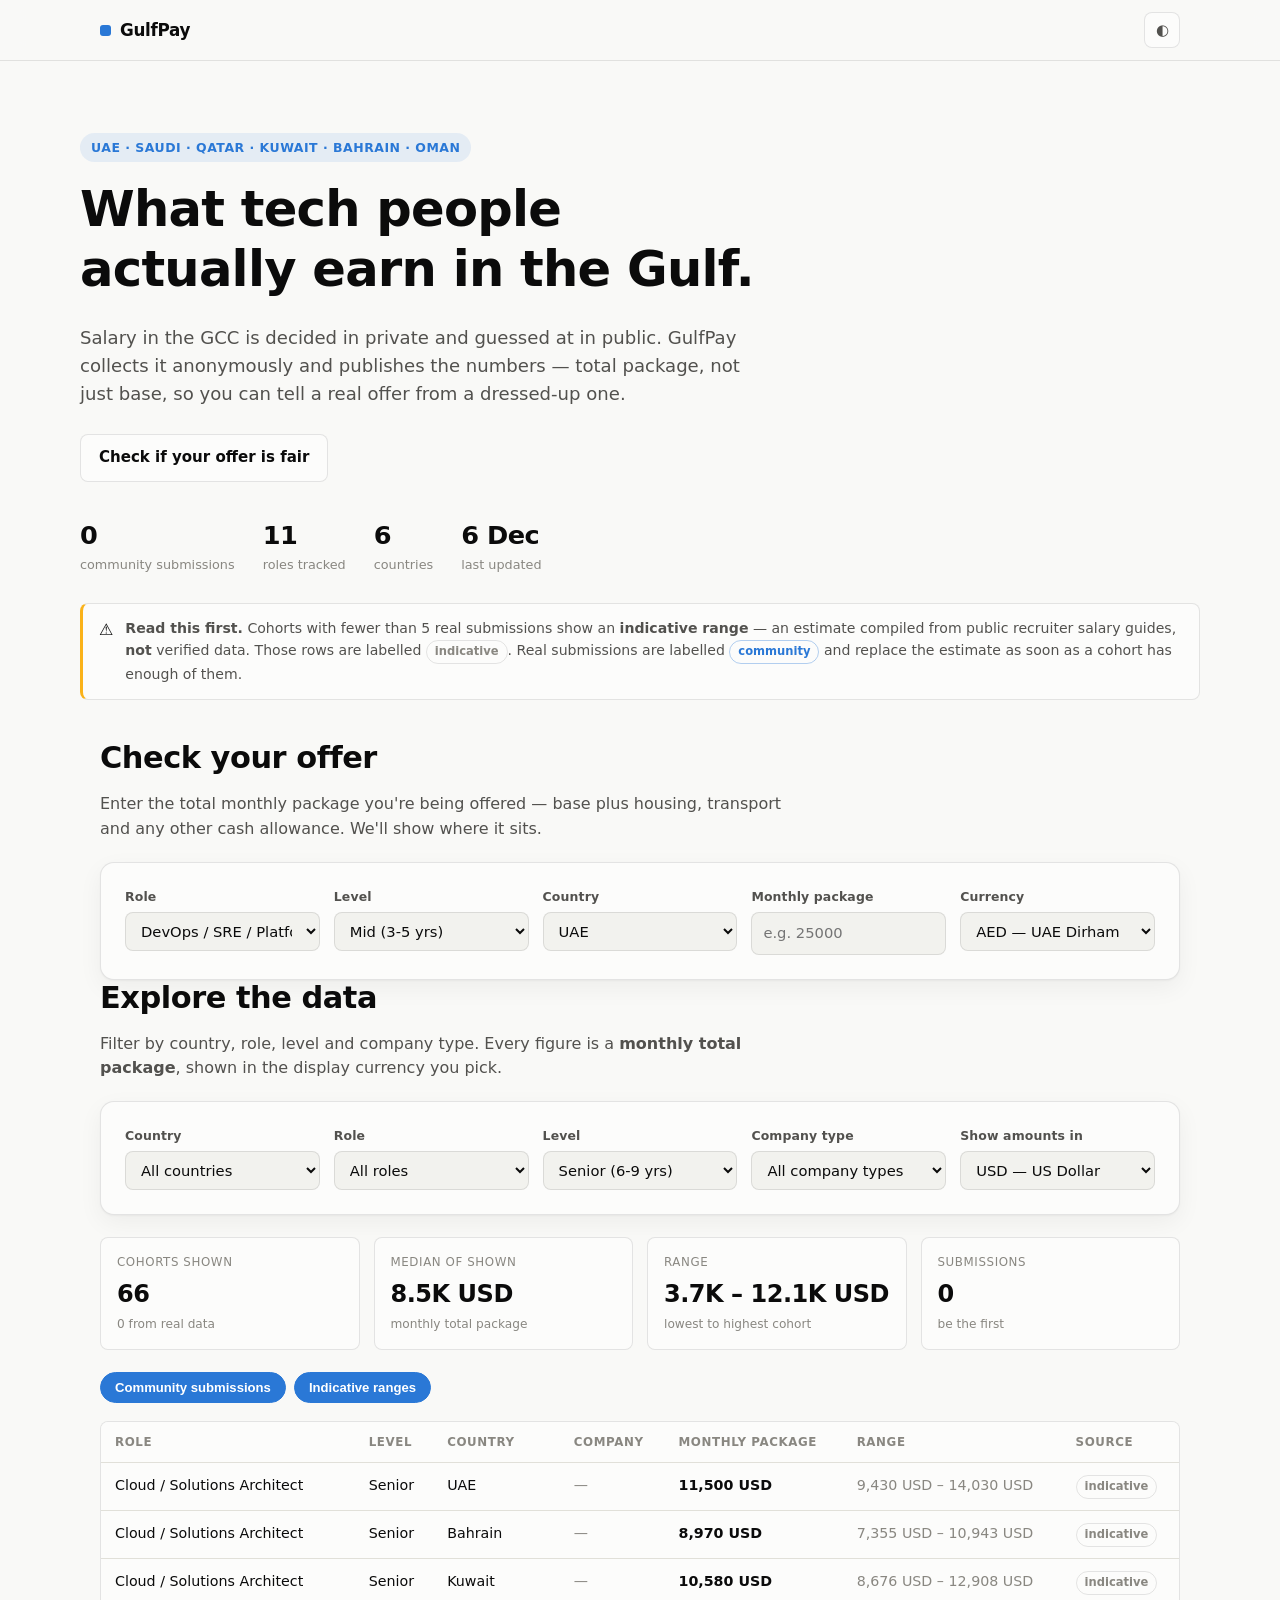
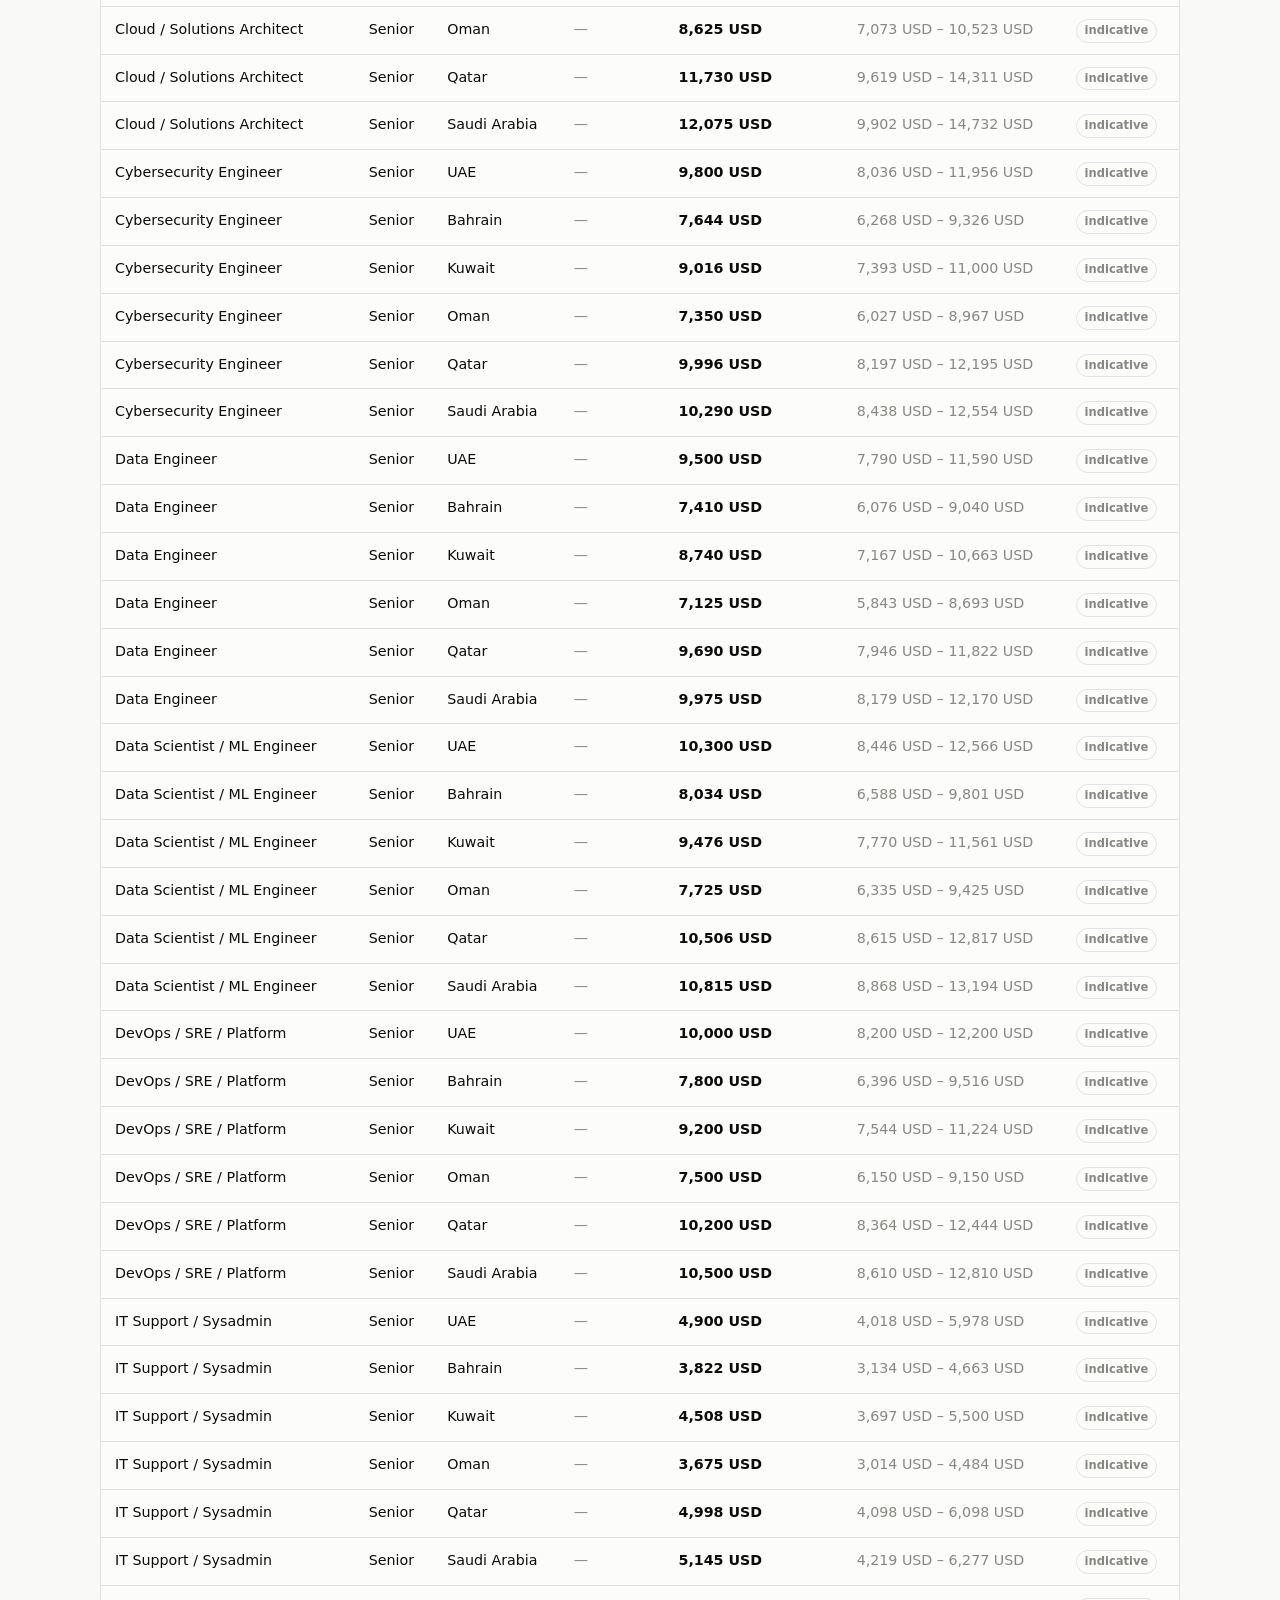
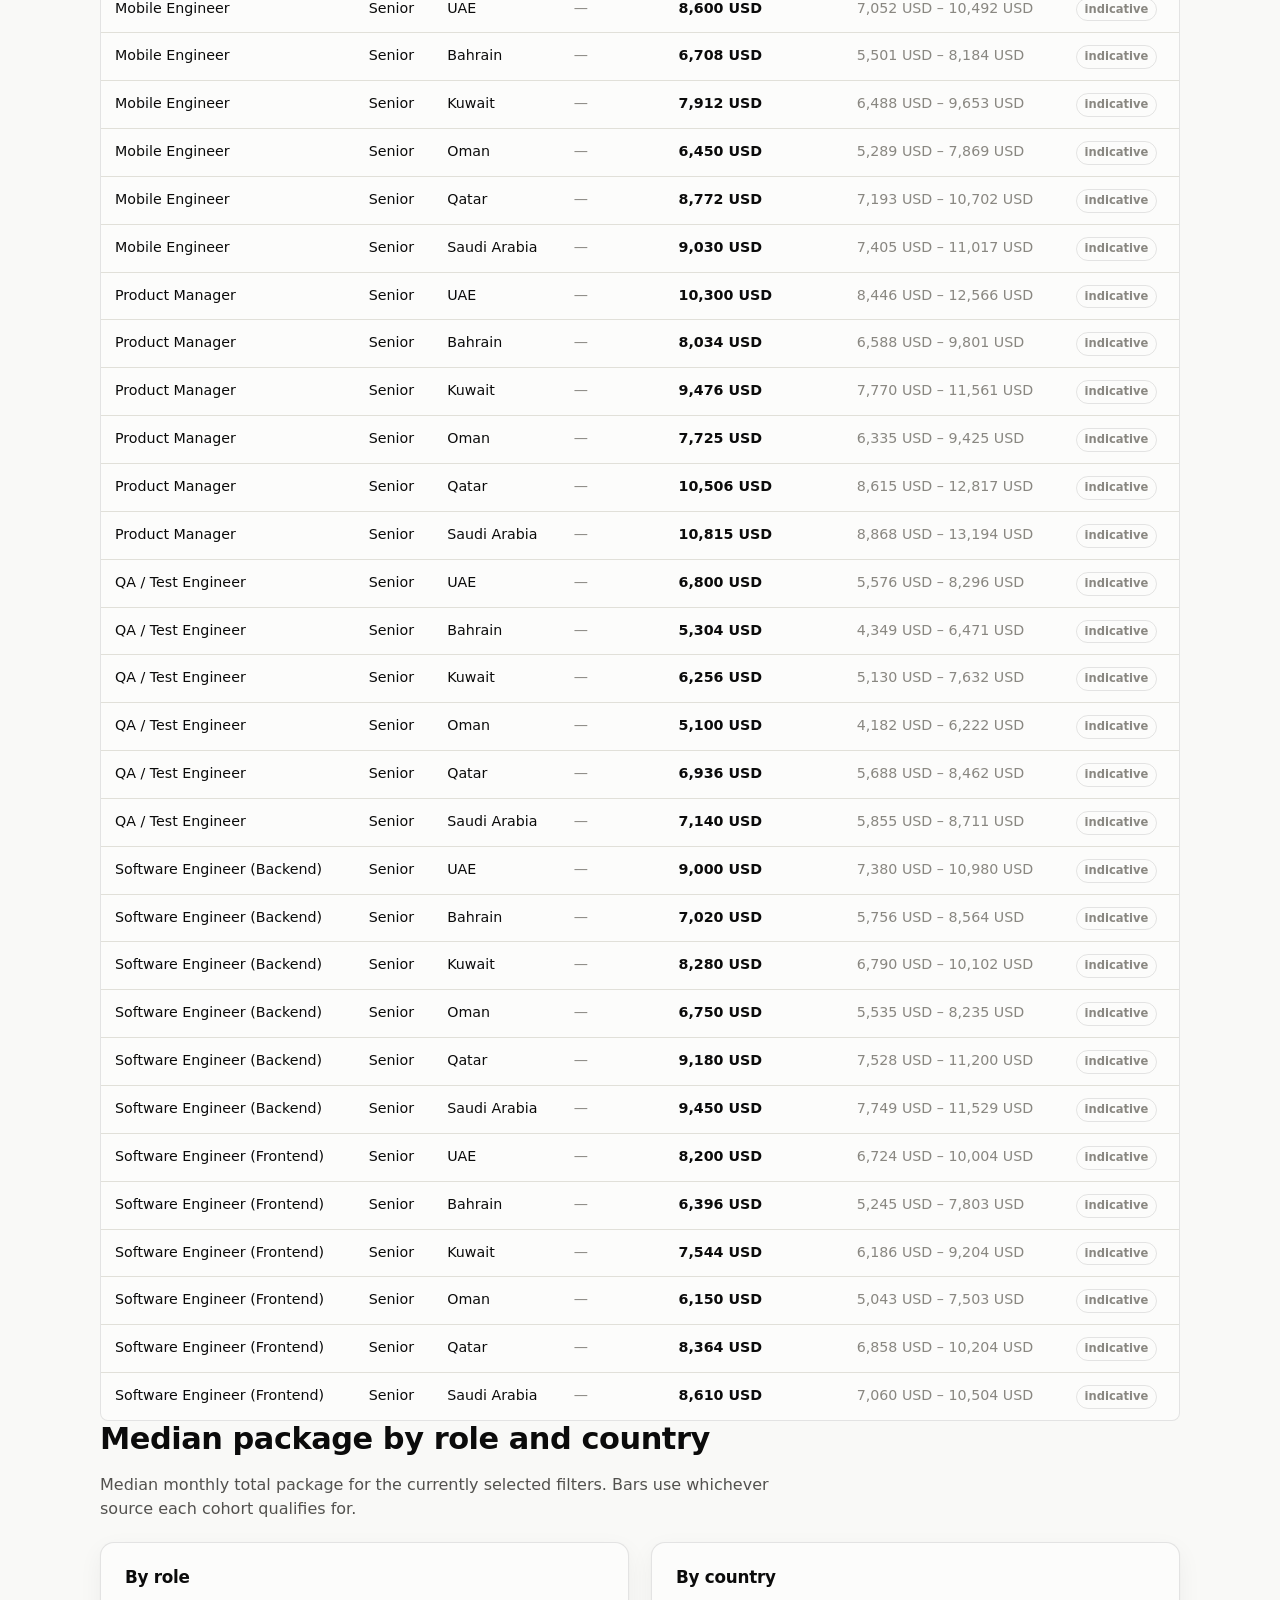
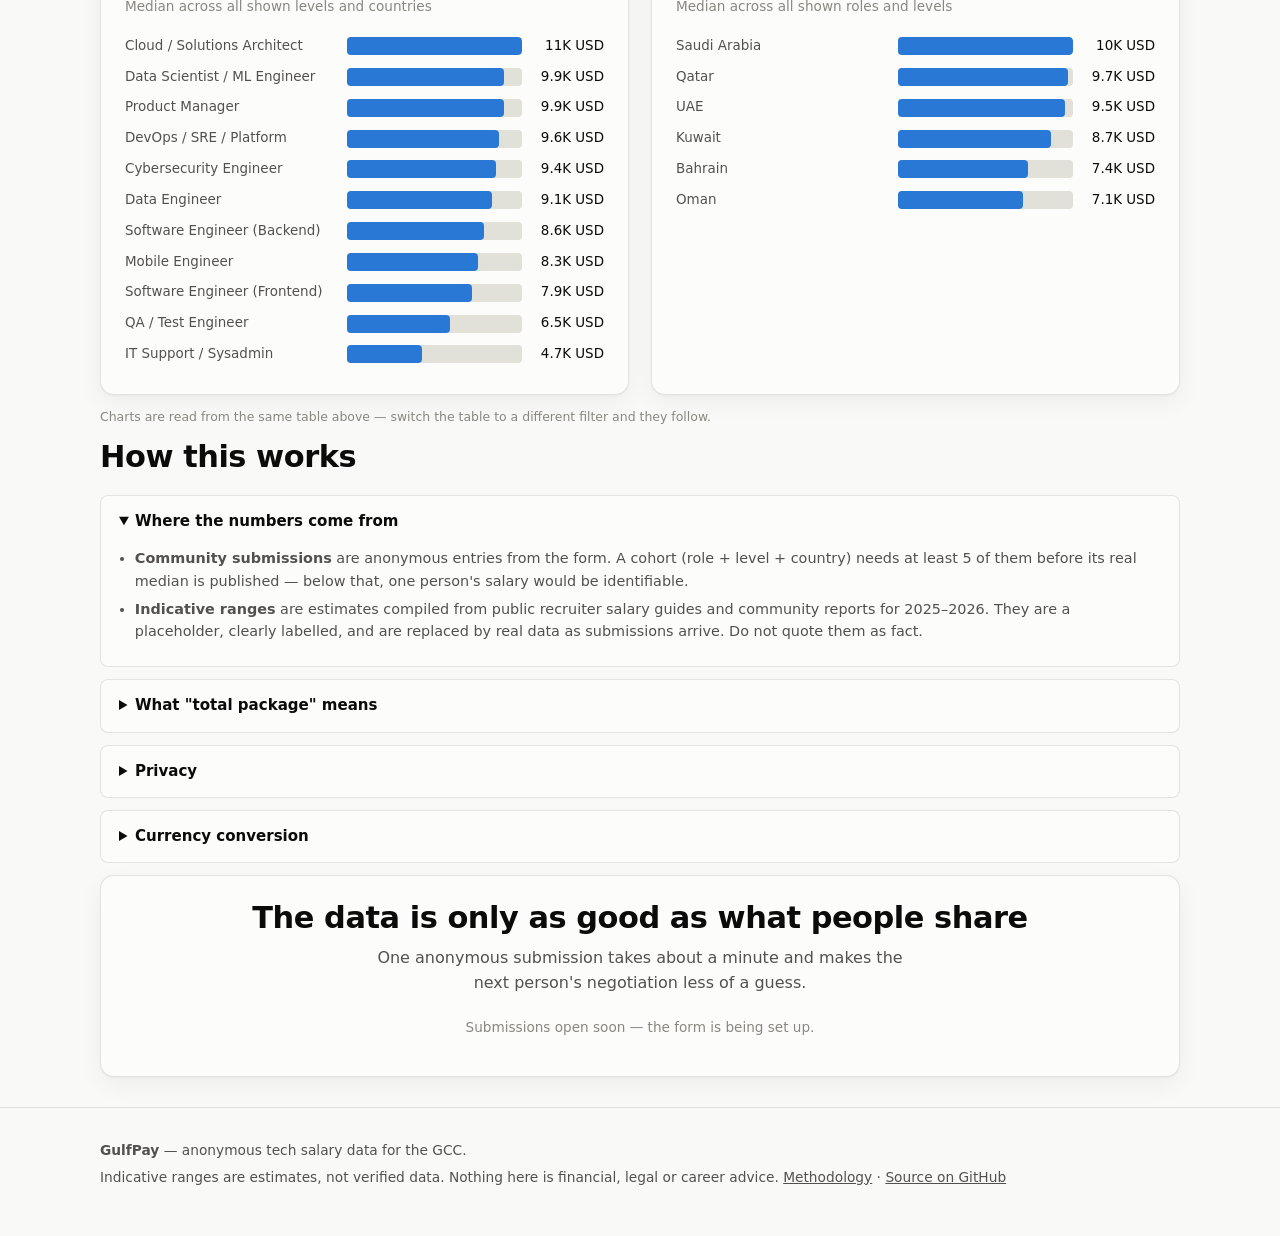
==== commit 86cf402f: "Point canonical URL, Open Graph and source link at the live site Co-Authored-By: Claude Opus 5 <nore" ====
--- a/index.html
+++ b/index.html
@@ -5,7 +5,8 @@
 <meta name="viewport" content="width=device-width, initial-scale=1">
 <title>GulfPay — real tech salaries in the GCC</title>
 <meta name="description" content="Crowdsourced tech salary data for the UAE, Saudi Arabia, Qatar, Kuwait, Bahrain and Oman. See what engineers, DevOps, data and product people actually earn — and check whether your offer is fair.">
-<link rel="canonical" href="https://example.github.io/gulfpay/">
+<link rel="canonical" href="https://ahmed-g-ibra.github.io/gulfpay/">
+<meta property="og:url" content="https://ahmed-g-ibra.github.io/gulfpay/">
 <meta property="og:title" content="GulfPay — real tech salaries in the GCC">
 <meta property="og:description" content="What tech people actually earn in the Gulf. Anonymous, crowdsourced, free.">
 <meta property="og:type" content="website">
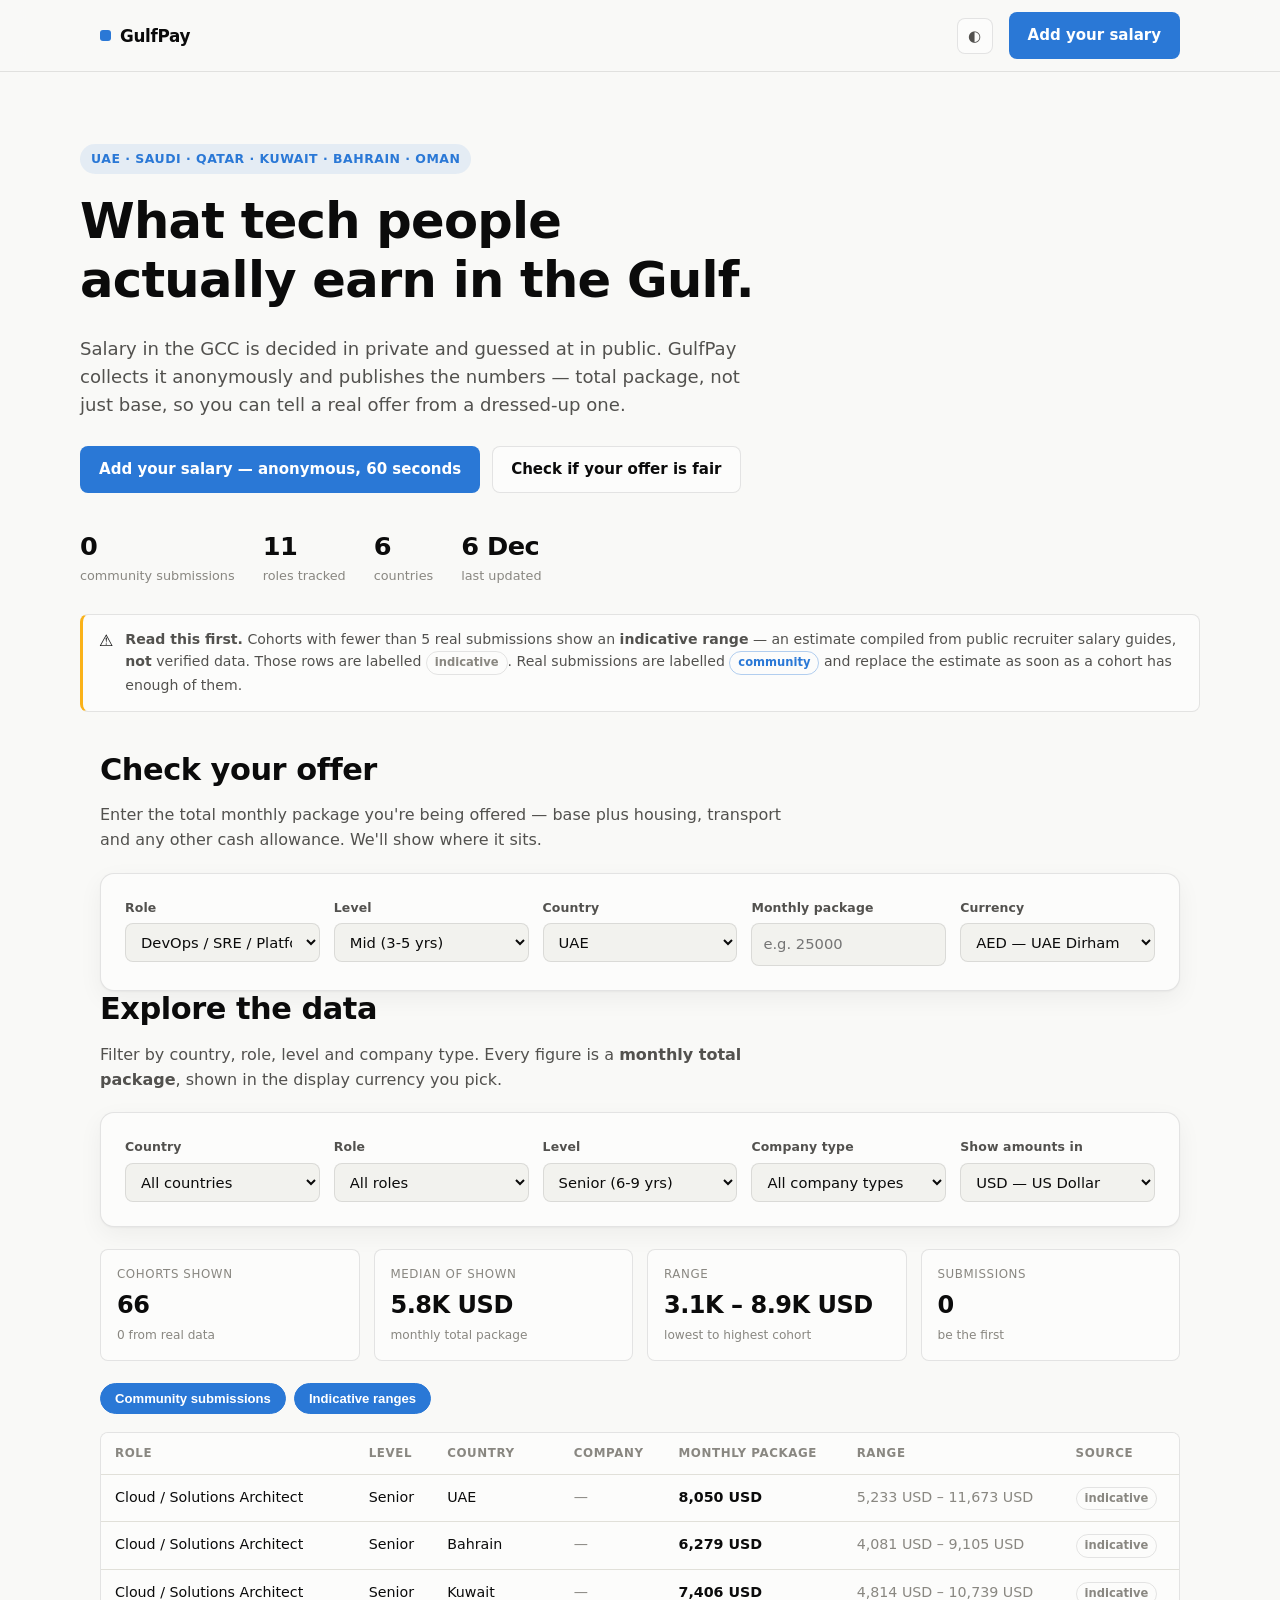
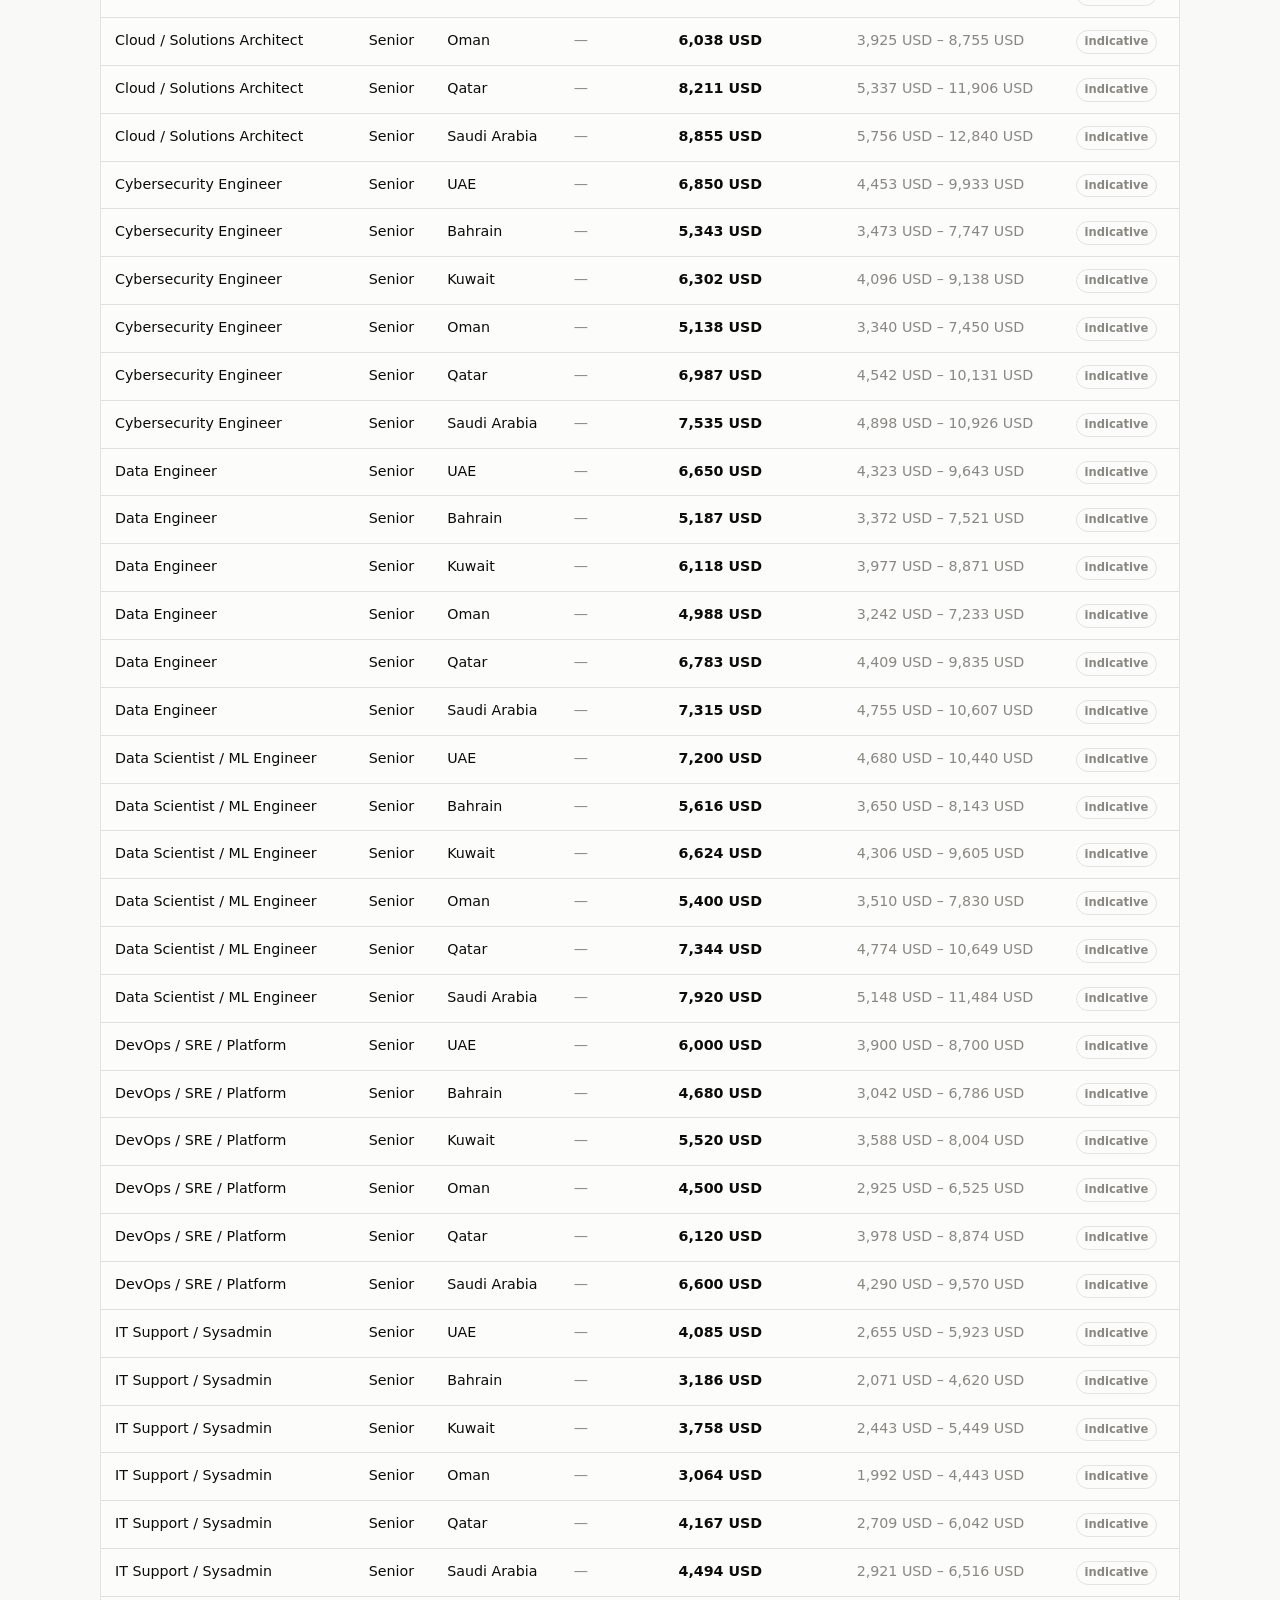
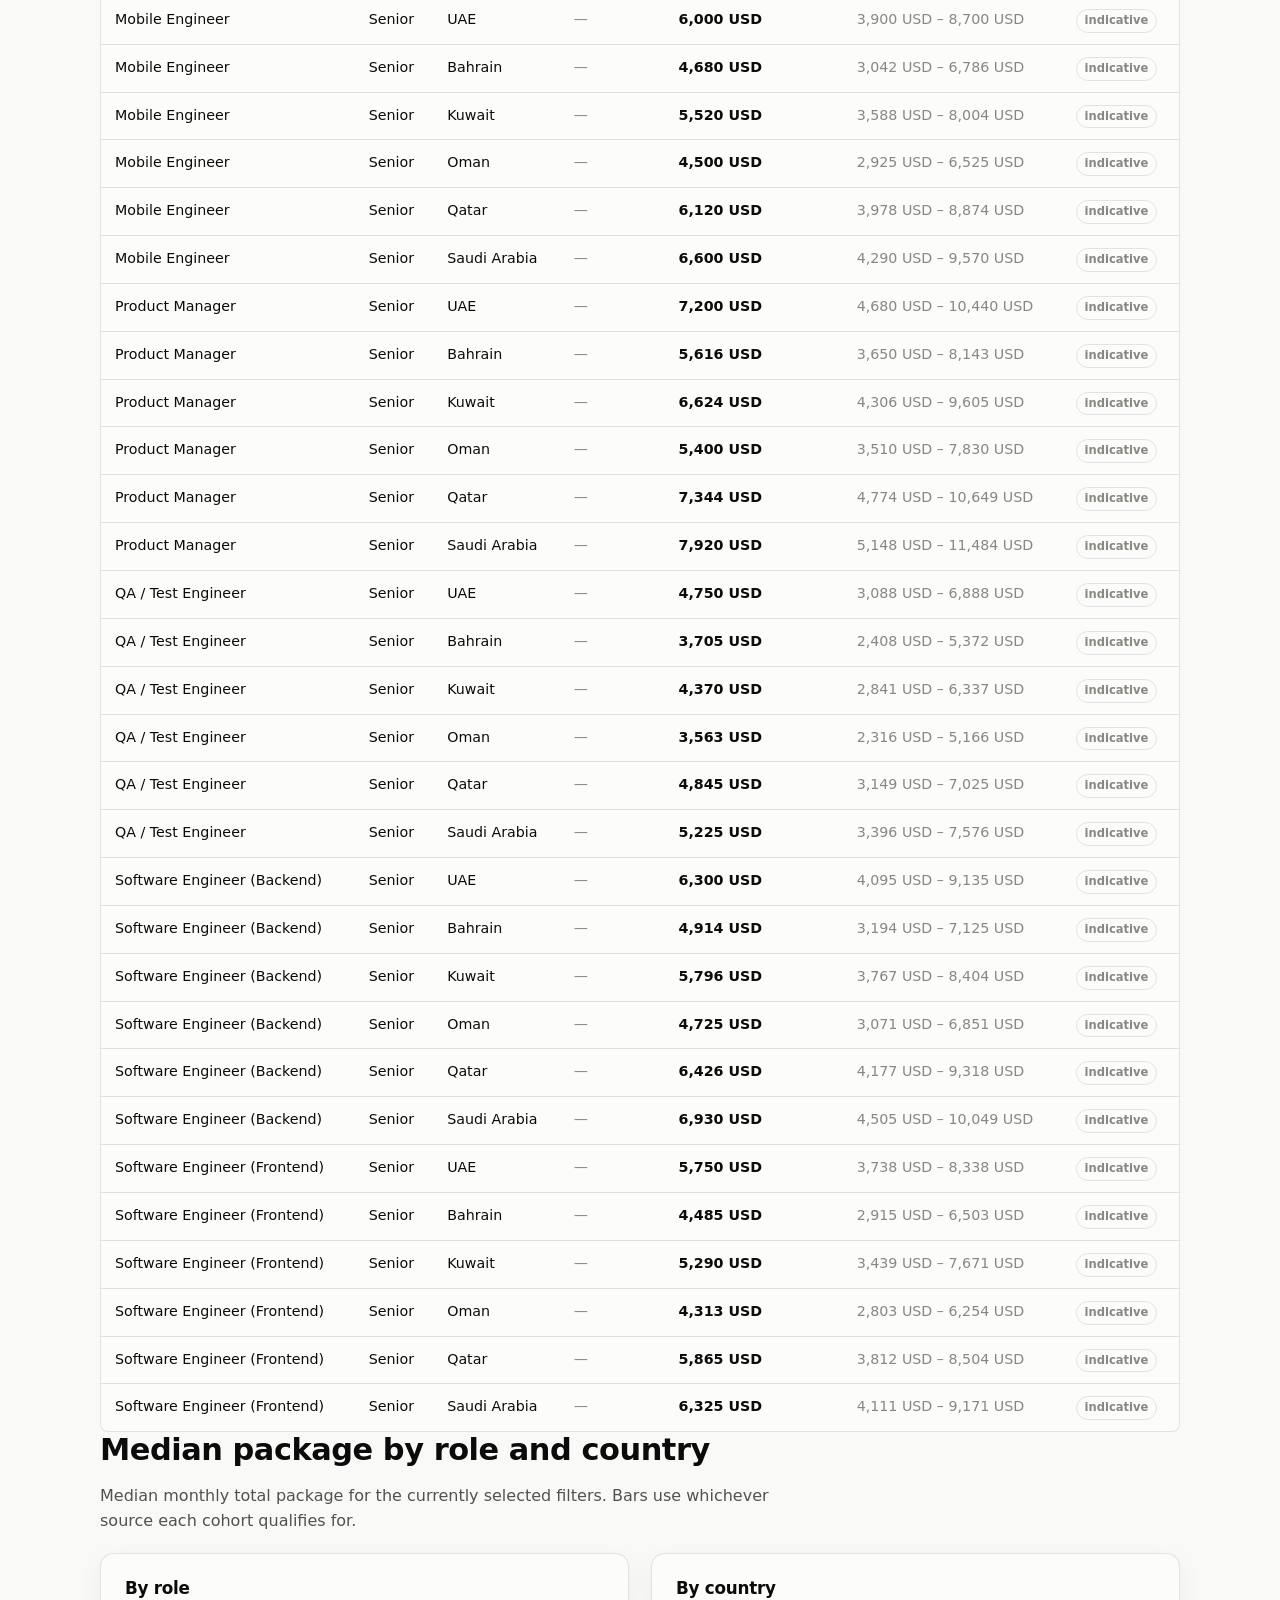
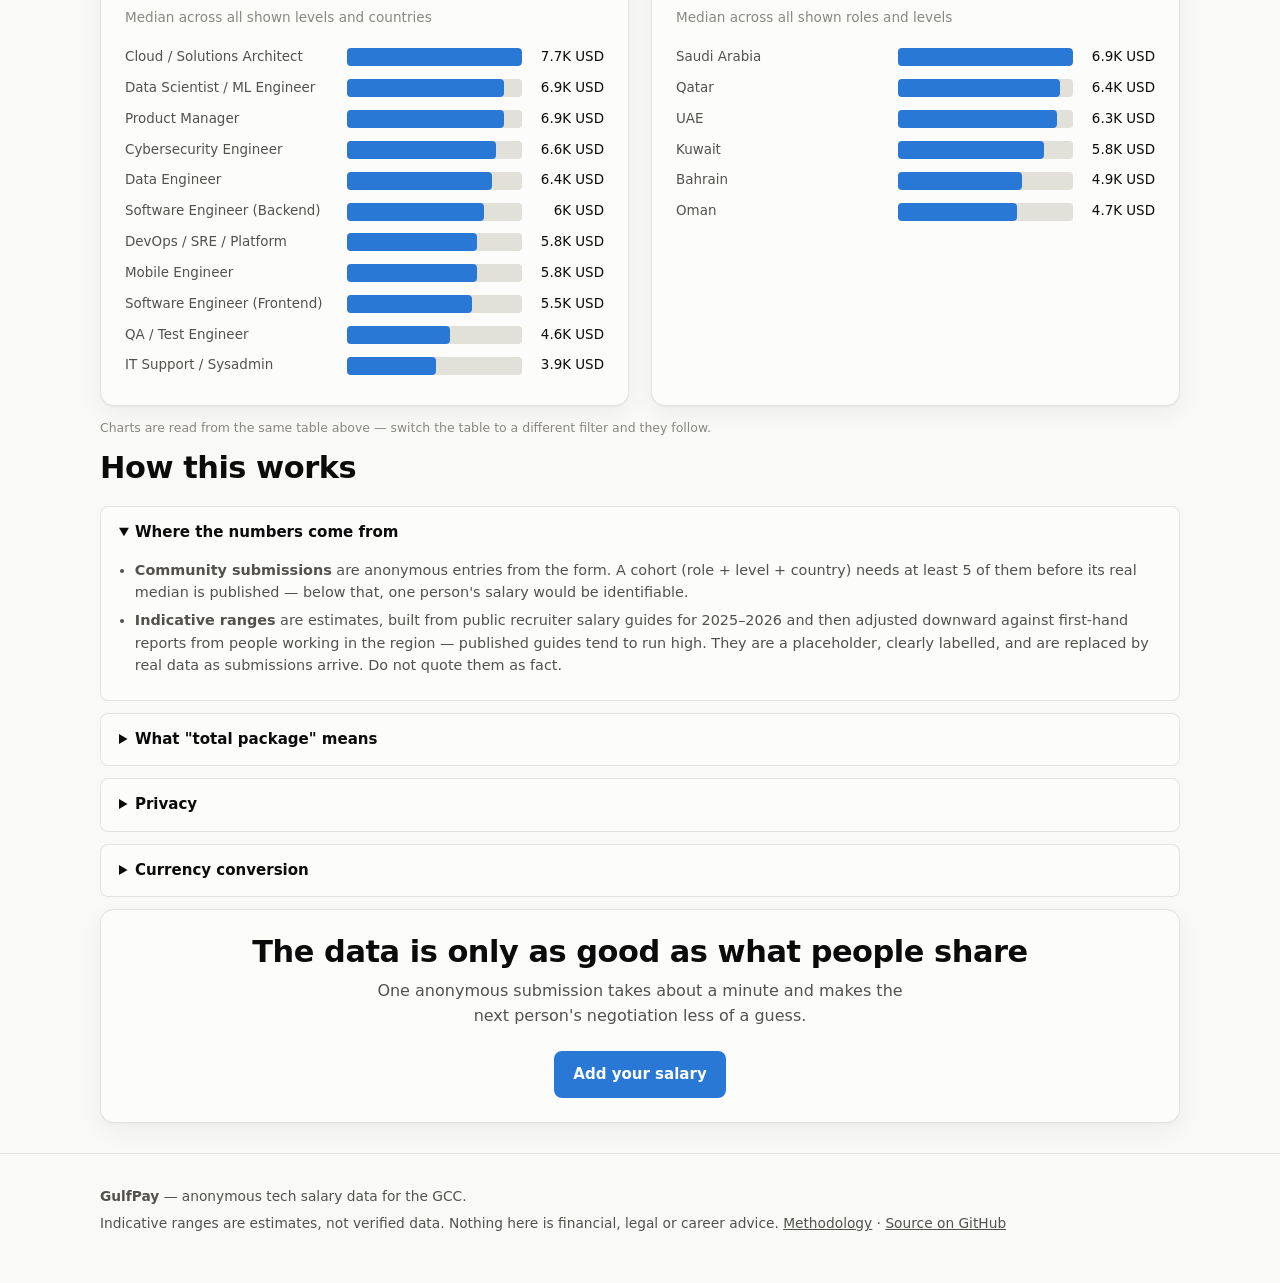
==== commit 0b1829d6: "Scale the remaining nine roles x0.70 and correct the methodology wording Two independent corrections" ====
--- a/index.html
+++ b/index.html
@@ -181,7 +181,7 @@
       <div class="body">
         <ul>
           <li><b>Community submissions</b> are anonymous entries from the form. A cohort (role + level + country) needs at least <span class="minN">5</span> of them before its real median is published — below that, one person's salary would be identifiable.</li>
-          <li><b>Indicative ranges</b> are estimates compiled from public recruiter salary guides and community reports for 2025–2026. They are a placeholder, clearly labelled, and are replaced by real data as submissions arrive. Do not quote them as fact.</li>
+          <li><b>Indicative ranges</b> are estimates, built from public recruiter salary guides for 2025–2026 and then adjusted downward against first-hand reports from people working in the region — published guides tend to run high. They are a placeholder, clearly labelled, and are replaced by real data as submissions arrive. Do not quote them as fact.</li>
         </ul>
       </div>
     </details>
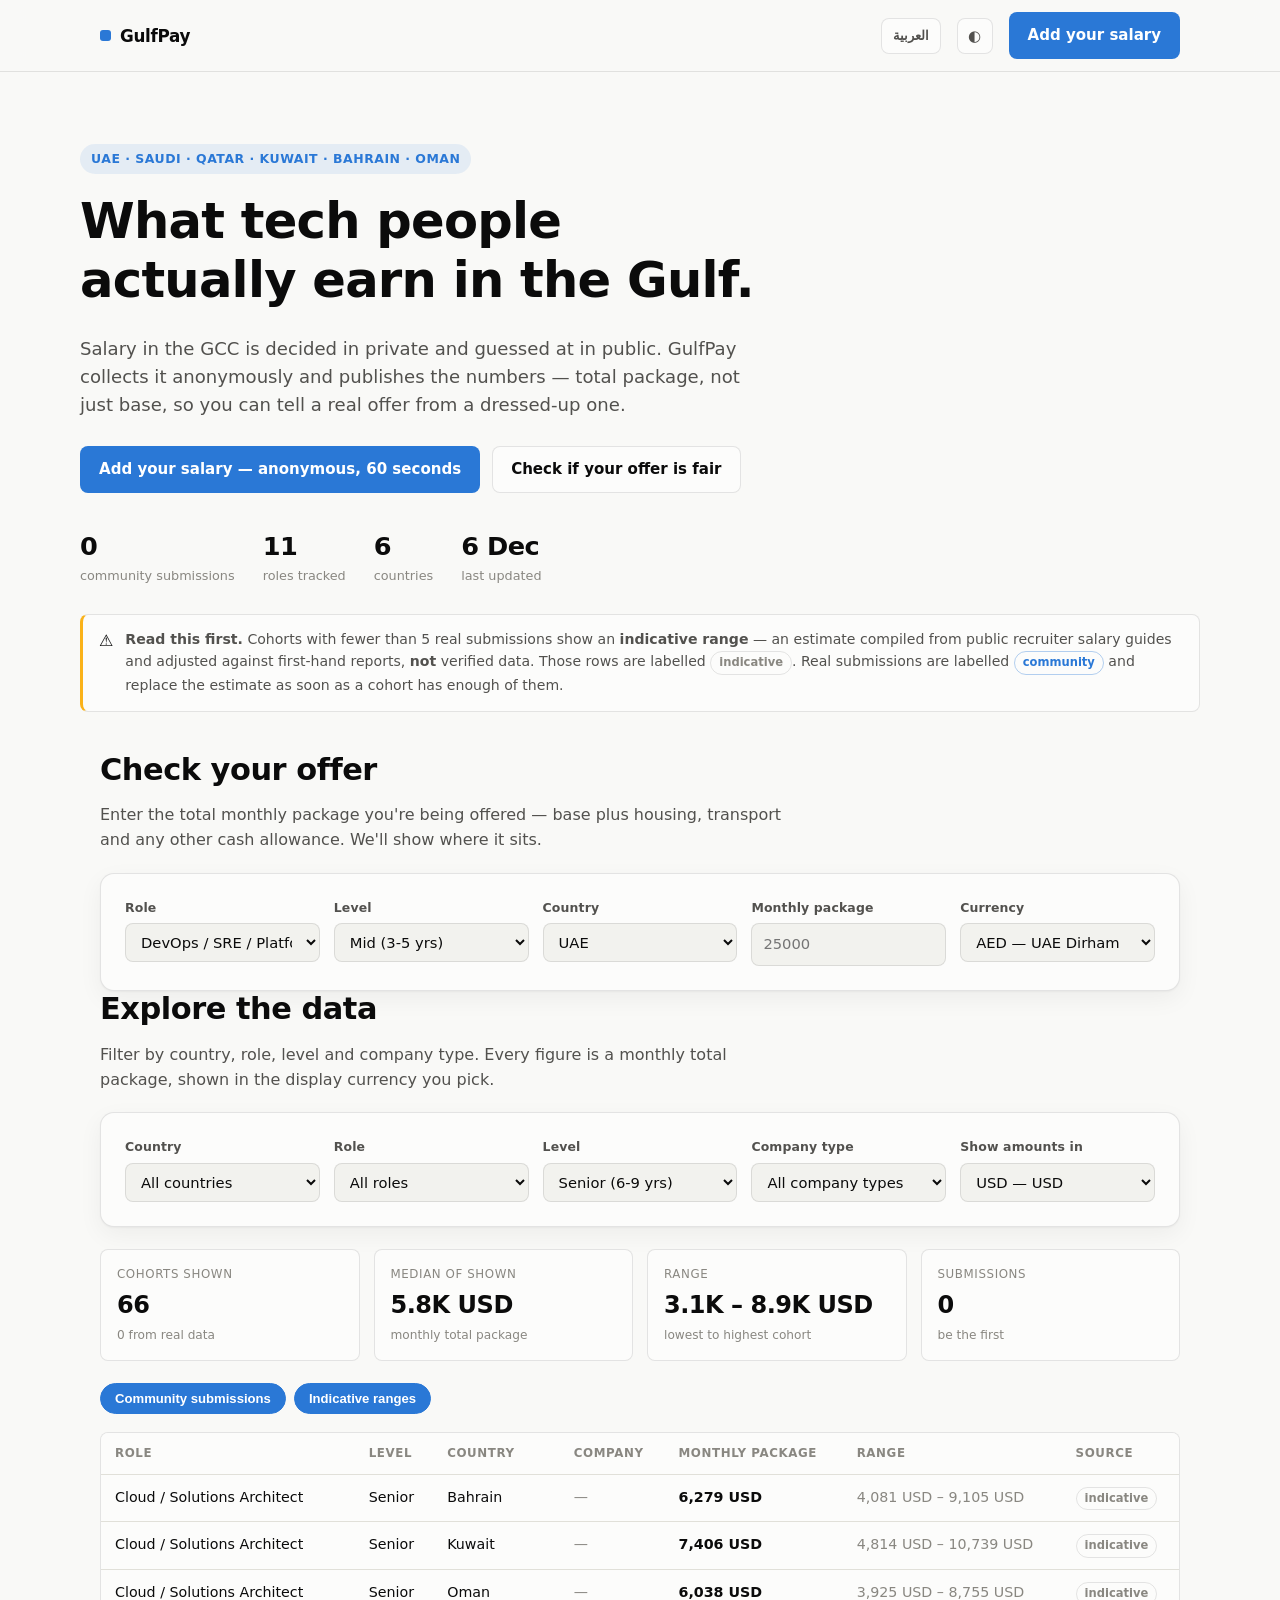
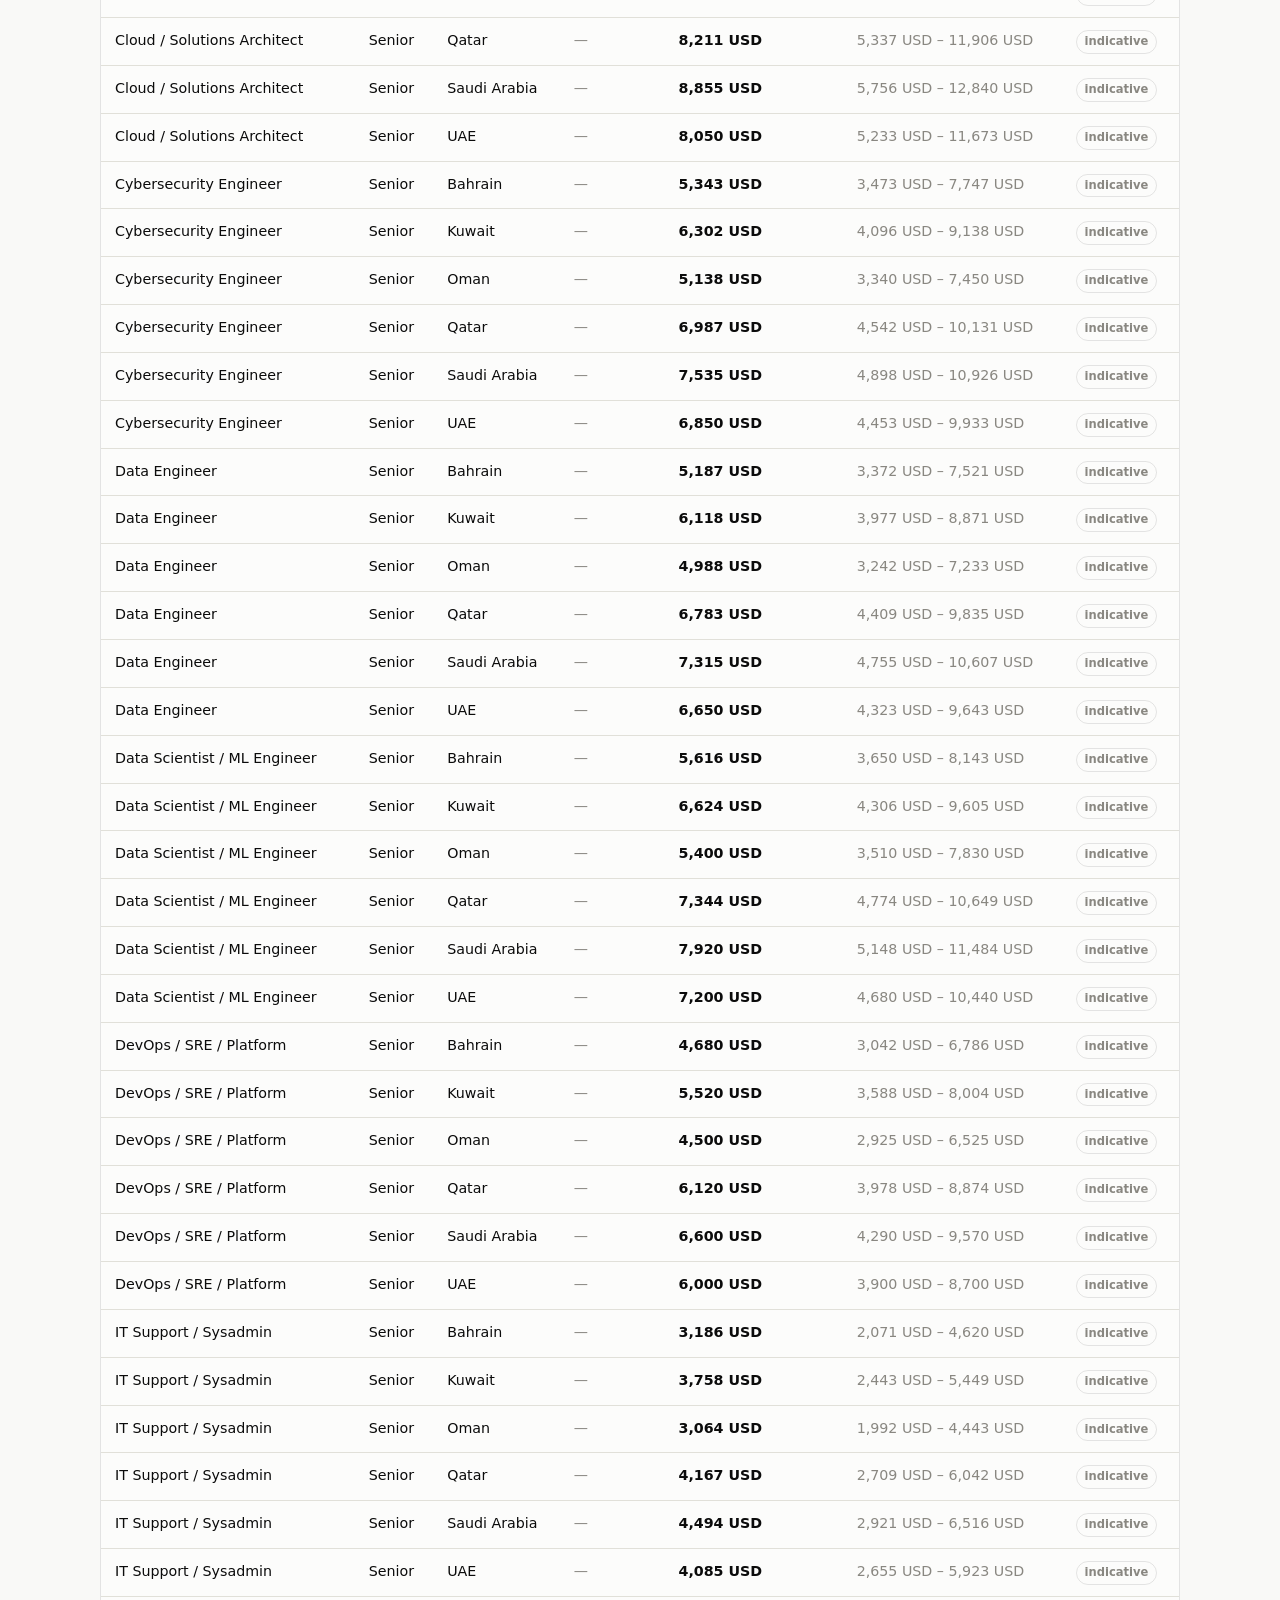
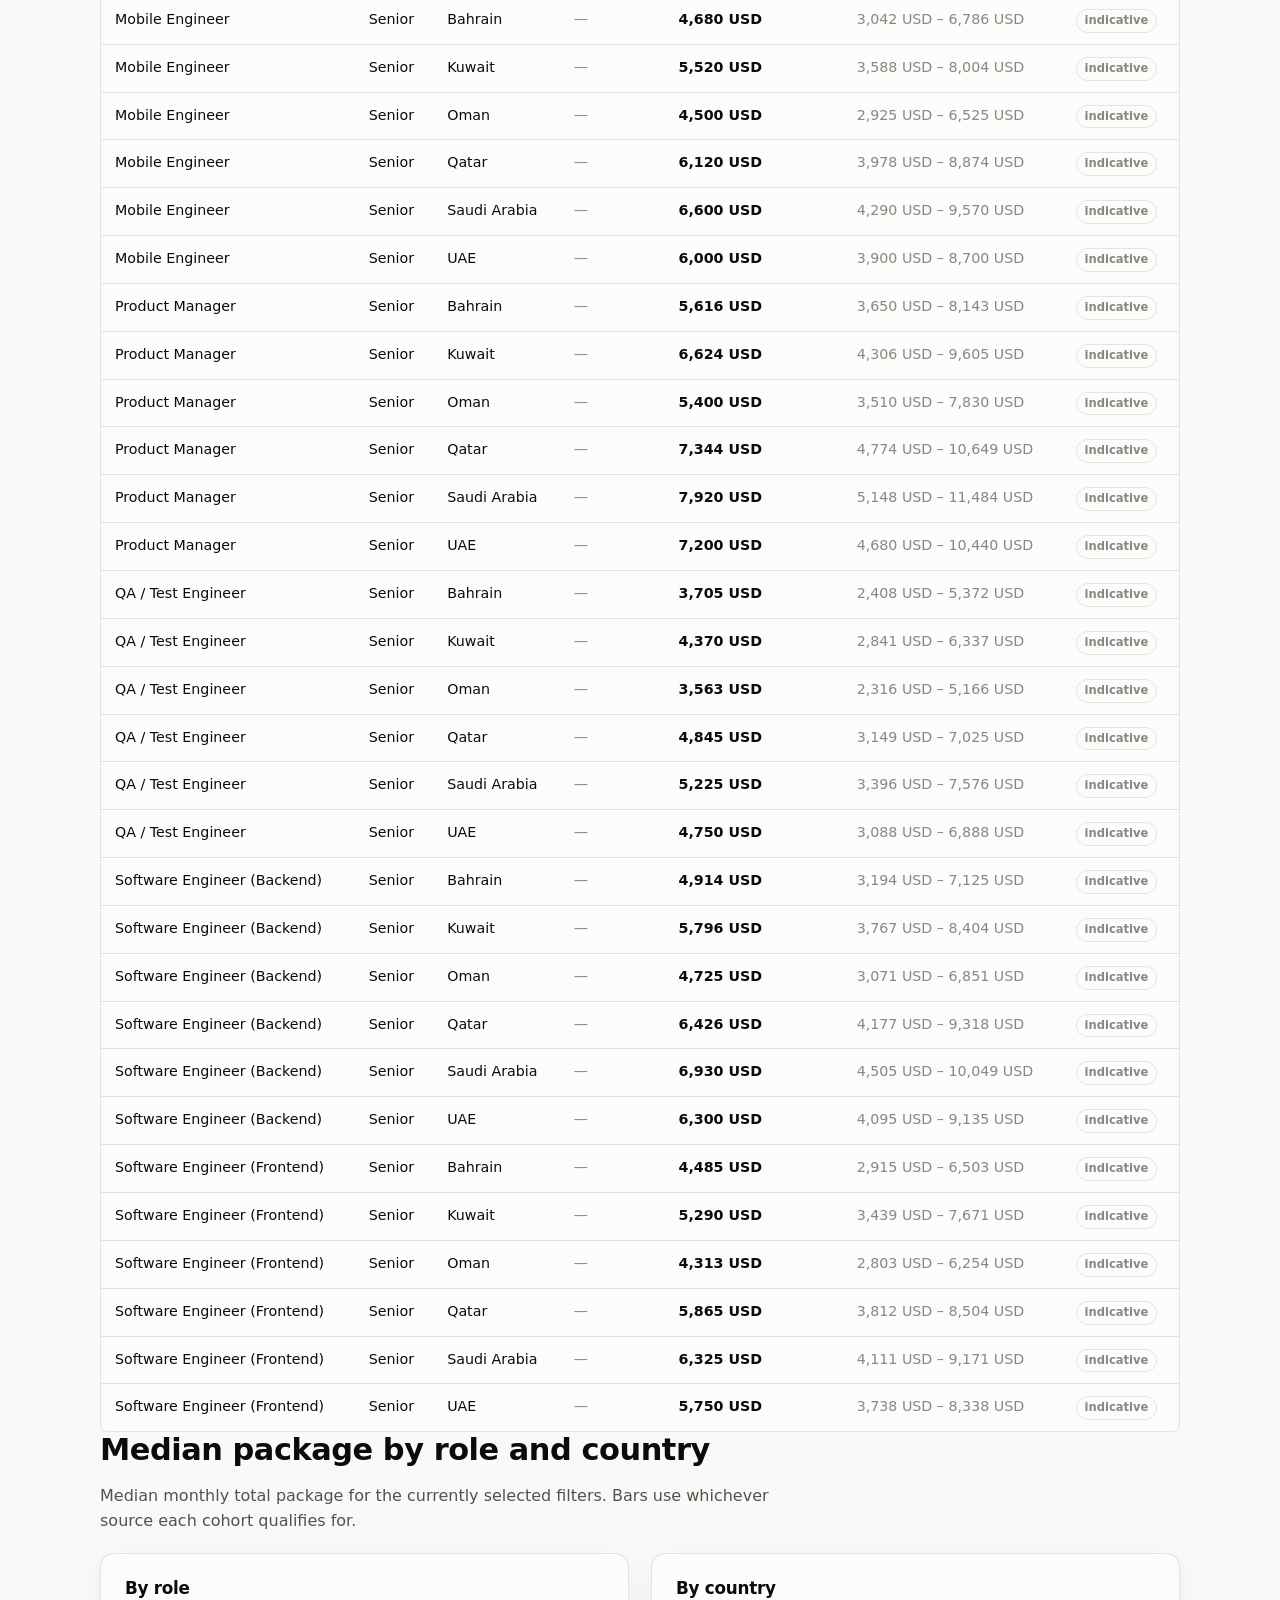
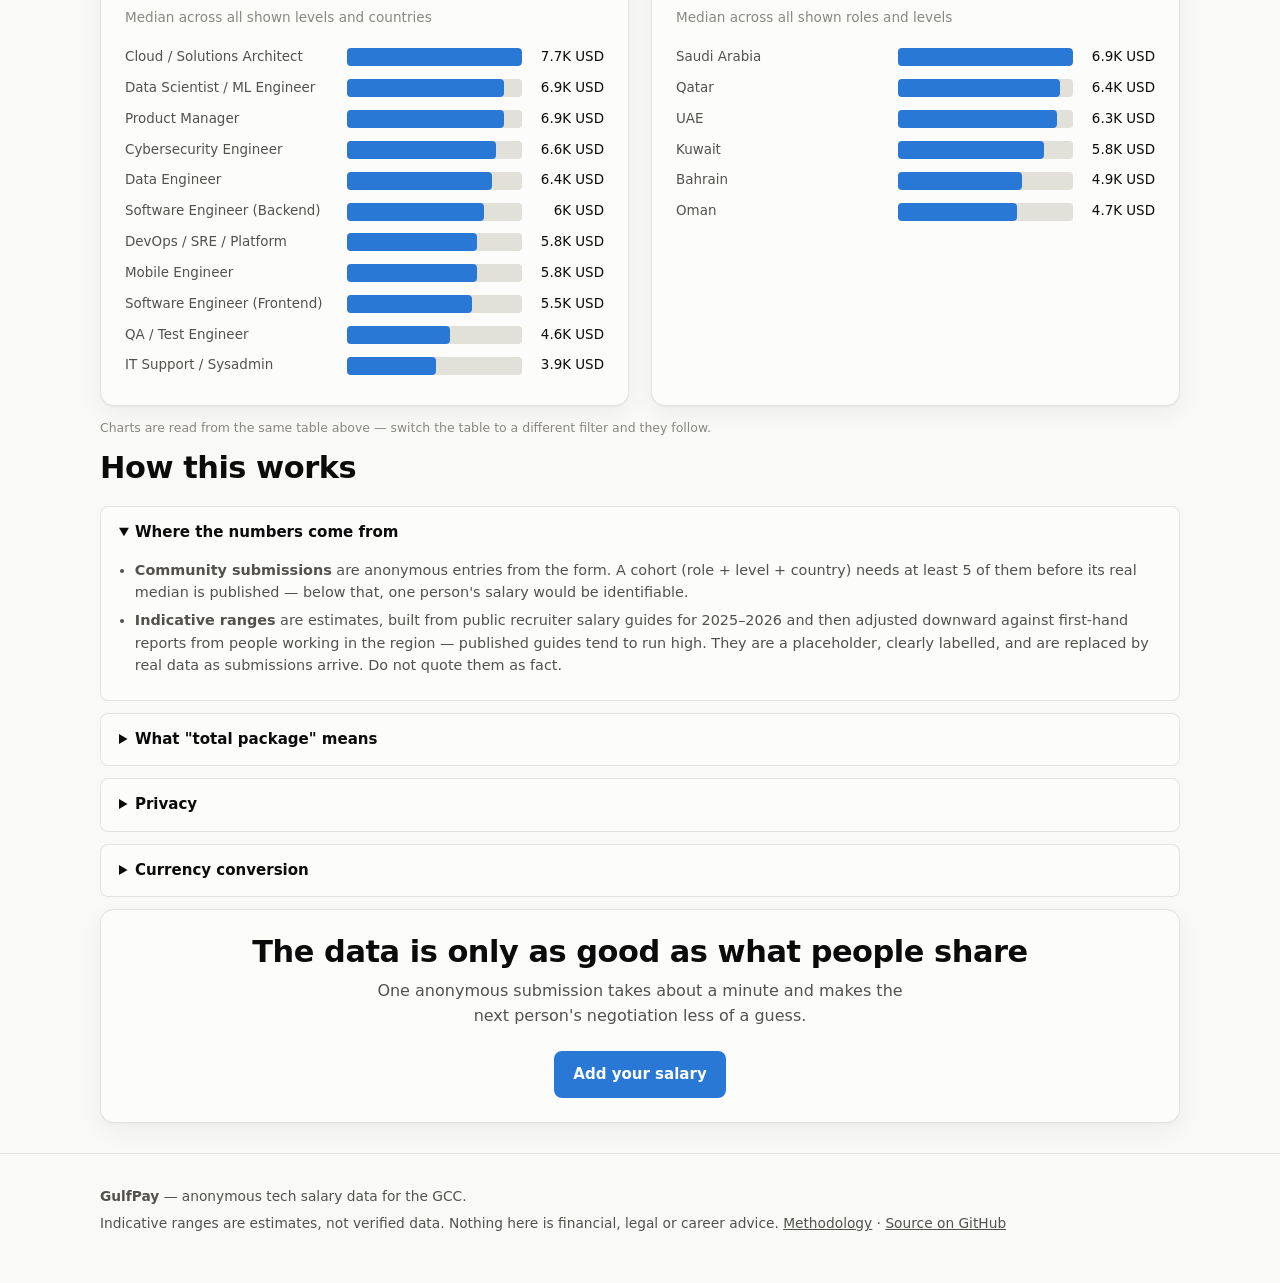
==== commit 301e63d4: "Add Arabic with full RTL support - assets/js/i18n.js holds both languages: 95 UI strings plus transl" ====
--- a/index.html
+++ b/index.html
@@ -1,5 +1,5 @@
 <!doctype html>
-<html lang="en">
+<html lang="en" dir="ltr">
 <head>
 <meta charset="utf-8">
 <meta name="viewport" content="width=device-width, initial-scale=1">
@@ -10,6 +10,8 @@
 <meta property="og:title" content="GulfPay — real tech salaries in the GCC">
 <meta property="og:description" content="What tech people actually earn in the Gulf. Anonymous, crowdsourced, free.">
 <meta property="og:type" content="website">
+<link rel="alternate" hreflang="en" href="https://ahmed-g-ibra.github.io/gulfpay/">
+<link rel="alternate" hreflang="ar" href="https://ahmed-g-ibra.github.io/gulfpay/">
 <link rel="icon" href="data:image/svg+xml,<svg xmlns='http://www.w3.org/2000/svg' viewBox='0 0 100 100'><rect width='100' height='100' rx='22' fill='%232a78d6'/></svg>">
 <link rel="stylesheet" href="assets/css/styles.css">
 </head>
@@ -19,62 +21,46 @@
   <div class="bar">
     <a class="brand" href="#top"><span class="dot"></span> GulfPay</a>
     <span class="spacer"></span>
+    <button class="iconbtn langbtn" id="langToggle" aria-label="Switch language">العربية</button>
     <button class="iconbtn" id="themeToggle" aria-label="Switch colour theme" title="Switch theme">◐</button>
-    <a class="btn btn-primary" id="ctaHeader" href="#" hidden>Add your salary</a>
+    <a class="btn btn-primary" id="ctaHeader" href="#" hidden data-i18n="nav.add">Add your salary</a>
   </div>
 </header>
 
 <main id="top">
 
-  <!-- HERO -->
   <div class="hero wrap">
-    <span class="eyebrow">UAE · Saudi · Qatar · Kuwait · Bahrain · Oman</span>
-    <h1>What tech people<br>actually earn in the Gulf.</h1>
-    <p class="lead">Salary in the GCC is decided in private and guessed at in public. GulfPay collects it anonymously and publishes the numbers — total package, not just base, so you can tell a real offer from a dressed-up one.</p>
+    <span class="eyebrow" data-i18n="hero.eyebrow">UAE · Saudi · Qatar · Kuwait · Bahrain · Oman</span>
+    <h1><span data-i18n="hero.title1">What tech people</span><br><span data-i18n="hero.title2">actually earn in the Gulf.</span></h1>
+    <p class="lead" data-i18n="hero.lead">Salary in the GCC is decided in private and guessed at in public.</p>
     <div class="cta">
-      <a class="btn btn-primary" id="ctaHero" href="#" hidden>Add your salary — anonymous, 60 seconds</a>
-      <a class="btn btn-ghost" href="#check">Check if your offer is fair</a>
+      <a class="btn btn-primary" id="ctaHero" href="#" hidden data-i18n="hero.cta1">Add your salary — anonymous, 60 seconds</a>
+      <a class="btn btn-ghost" href="#check" data-i18n="hero.cta2">Check if your offer is fair</a>
     </div>
     <div class="counter">
-      <div><b id="statCount">—</b><span>community submissions</span></div>
-      <div><b id="statRoles">11</b><span>roles tracked</span></div>
-      <div><b id="statCountries">6</b><span>countries</span></div>
-      <div><b id="statUpdated">—</b><span>last updated</span></div>
+      <div><b id="statCount">—</b><span data-i18n="hero.stat1">community submissions</span></div>
+      <div><b id="statRoles">11</b><span data-i18n="hero.stat2">roles tracked</span></div>
+      <div><b id="statCountries">6</b><span data-i18n="hero.stat3">countries</span></div>
+      <div><b id="statUpdated">—</b><span data-i18n="hero.stat4">last updated</span></div>
     </div>
     <div class="notice" id="seedNotice" style="margin-top:28px">
       <span class="ico">⚠︎</span>
-      <p><b>Read this first.</b> Cohorts with fewer than <span id="minN">5</span> real submissions show an <b>indicative range</b> — an estimate compiled from public recruiter salary guides, <b>not</b> verified data. Those rows are labelled <span class="pill ref">indicative</span>. Real submissions are labelled <span class="pill community">community</span> and replace the estimate as soon as a cohort has enough of them.</p>
+      <p data-i18n-html="notice.html"></p>
     </div>
   </div>
 
-  <!-- CHECK YOUR OFFER -->
   <section class="wrap" id="check">
     <div class="sec-head">
-      <h2>Check your offer</h2>
-      <p>Enter the total monthly package you're being offered — base plus housing, transport and any other cash allowance. We'll show where it sits.</p>
+      <h2 data-i18n="check.h2">Check your offer</h2>
+      <p data-i18n="check.lead"></p>
     </div>
     <div class="card">
       <div class="grid-fields">
-        <div class="field">
-          <label for="cRole">Role</label>
-          <select id="cRole"></select>
-        </div>
-        <div class="field">
-          <label for="cLevel">Level</label>
-          <select id="cLevel"></select>
-        </div>
-        <div class="field">
-          <label for="cCountry">Country</label>
-          <select id="cCountry"></select>
-        </div>
-        <div class="field">
-          <label for="cAmount">Monthly package</label>
-          <input id="cAmount" type="number" min="0" step="100" placeholder="e.g. 25000" inputmode="numeric">
-        </div>
-        <div class="field">
-          <label for="cCurrency">Currency</label>
-          <select id="cCurrency"></select>
-        </div>
+        <div class="field"><label for="cRole" data-i18n="check.role">Role</label><select id="cRole"></select></div>
+        <div class="field"><label for="cLevel" data-i18n="check.level">Level</label><select id="cLevel"></select></div>
+        <div class="field"><label for="cCountry" data-i18n="check.country">Country</label><select id="cCountry"></select></div>
+        <div class="field"><label for="cAmount" data-i18n="check.amount">Monthly package</label><input id="cAmount" type="number" min="0" step="100" placeholder="25000" inputmode="numeric"></div>
+        <div class="field"><label for="cCurrency" data-i18n="check.currency">Currency</label><select id="cCurrency"></select></div>
       </div>
 
       <div class="result" id="cResult" hidden>
@@ -85,146 +71,111 @@
         <p class="small" id="cExplain" style="margin:0"></p>
         <div class="strip" aria-hidden="true">
           <div class="fill" id="cFill" style="width:0%"></div>
-          <div class="you" id="cYou" style="left:0%"></div>
+          <div class="you" id="cYou" style="inset-inline-start:0%"></div>
         </div>
-        <div class="strip-labels"><span>bottom of market</span><span>median</span><span>top of market</span></div>
+        <div class="strip-labels">
+          <span data-i18n="check.low">bottom of market</span>
+          <span data-i18n="check.mid">median</span>
+          <span data-i18n="check.high">top of market</span>
+        </div>
         <div class="band">
-          <div><span>25th percentile</span><b id="cP25">—</b></div>
-          <div><span>Median</span><b id="cP50">—</b></div>
-          <div><span>75th percentile</span><b id="cP75">—</b></div>
+          <div><span data-i18n="check.p25">25th percentile</span><b id="cP25">—</b></div>
+          <div><span data-i18n="check.p50">Median</span><b id="cP50">—</b></div>
+          <div><span data-i18n="check.p75">75th percentile</span><b id="cP75">—</b></div>
         </div>
         <p class="small muted" id="cBasis" style="margin:14px 0 0"></p>
       </div>
     </div>
   </section>
 
-  <!-- EXPLORER -->
   <section class="wrap" id="explore">
     <div class="sec-head">
-      <h2>Explore the data</h2>
-      <p>Filter by country, role, level and company type. Every figure is a <b>monthly total package</b>, shown in the display currency you pick.</p>
+      <h2 data-i18n="explore.h2">Explore the data</h2>
+      <p data-i18n="explore.lead"></p>
     </div>
 
     <div class="card" style="margin-bottom:22px">
       <div class="grid-fields">
-        <div class="field">
-          <label for="fCountry">Country</label>
-          <select id="fCountry"></select>
-        </div>
-        <div class="field">
-          <label for="fRole">Role</label>
-          <select id="fRole"></select>
-        </div>
-        <div class="field">
-          <label for="fLevel">Level</label>
-          <select id="fLevel"></select>
-        </div>
-        <div class="field">
-          <label for="fCompany">Company type</label>
-          <select id="fCompany"></select>
-        </div>
-        <div class="field">
-          <label for="fDisplay">Show amounts in</label>
-          <select id="fDisplay"></select>
-        </div>
+        <div class="field"><label for="fCountry" data-i18n="check.country">Country</label><select id="fCountry"></select></div>
+        <div class="field"><label for="fRole" data-i18n="check.role">Role</label><select id="fRole"></select></div>
+        <div class="field"><label for="fLevel" data-i18n="check.level">Level</label><select id="fLevel"></select></div>
+        <div class="field"><label for="fCompany" data-i18n="explore.company">Company type</label><select id="fCompany"></select></div>
+        <div class="field"><label for="fDisplay" data-i18n="explore.display">Show amounts in</label><select id="fDisplay"></select></div>
       </div>
     </div>
 
     <div class="tiles" id="tiles"></div>
 
     <div class="toggle-row">
-      <button class="chip" id="chipCommunity" aria-pressed="true">Community submissions</button>
-      <button class="chip" id="chipRef" aria-pressed="true">Indicative ranges</button>
+      <button class="chip" id="chipCommunity" aria-pressed="true" data-i18n="explore.chipCommunity">Community submissions</button>
+      <button class="chip" id="chipRef" aria-pressed="true" data-i18n="explore.chipRef">Indicative ranges</button>
     </div>
 
     <div class="table-scroll">
       <table id="dataTable">
         <thead>
           <tr>
-            <th>Role</th><th>Level</th><th>Country</th><th>Company</th>
-            <th class="num">Monthly package</th><th class="num">Range</th><th>Source</th>
+            <th data-i18n="th.role">Role</th>
+            <th data-i18n="th.level">Level</th>
+            <th data-i18n="th.country">Country</th>
+            <th data-i18n="th.company">Company</th>
+            <th class="num" data-i18n="th.package">Monthly package</th>
+            <th class="num" data-i18n="th.range">Range</th>
+            <th data-i18n="th.source">Source</th>
           </tr>
         </thead>
         <tbody id="tbody"></tbody>
       </table>
-      <div class="empty" id="emptyState" hidden>No rows match these filters.</div>
+      <div class="empty" id="emptyState" hidden data-i18n="explore.empty">No rows match these filters.</div>
     </div>
   </section>
 
-  <!-- CHARTS -->
   <section class="wrap" id="charts">
     <div class="sec-head">
-      <h2>Median package by role and country</h2>
-      <p>Median monthly total package for the currently selected filters. Bars use whichever source each cohort qualifies for.</p>
+      <h2 data-i18n="charts.h2">Median package by role and country</h2>
+      <p data-i18n="charts.lead"></p>
     </div>
     <div class="two-col">
       <div class="card">
-        <h3>By role</h3>
+        <h3 data-i18n="charts.byRole">By role</h3>
         <p class="small muted" id="chartRoleSub" style="margin-bottom:14px"></p>
         <div class="chart" id="chartRole"></div>
       </div>
       <div class="card">
-        <h3>By country</h3>
+        <h3 data-i18n="charts.byCountry">By country</h3>
         <p class="small muted" id="chartCountrySub" style="margin-bottom:14px"></p>
         <div class="chart" id="chartCountry"></div>
       </div>
     </div>
-    <p class="chart-note">Charts are read from the same table above — switch the table to a different filter and they follow.</p>
+    <p class="chart-note" data-i18n="charts.note"></p>
   </section>
 
-  <!-- METHODOLOGY -->
   <section class="wrap" id="method">
-    <div class="sec-head"><h2>How this works</h2></div>
-
+    <div class="sec-head"><h2 data-i18n="method.h2">How this works</h2></div>
     <details class="method" open>
-      <summary>Where the numbers come from</summary>
-      <div class="body">
-        <ul>
-          <li><b>Community submissions</b> are anonymous entries from the form. A cohort (role + level + country) needs at least <span class="minN">5</span> of them before its real median is published — below that, one person's salary would be identifiable.</li>
-          <li><b>Indicative ranges</b> are estimates, built from public recruiter salary guides for 2025–2026 and then adjusted downward against first-hand reports from people working in the region — published guides tend to run high. They are a placeholder, clearly labelled, and are replaced by real data as submissions arrive. Do not quote them as fact.</li>
-        </ul>
-      </div>
+      <summary data-i18n="method.s1">Where the numbers come from</summary>
+      <div class="body" data-i18n-html="method.b1"></div>
     </details>
-
     <details class="method">
-      <summary>What "total package" means</summary>
-      <div class="body">
-        <p style="margin:0 0 .6em">Gulf offers split pay into base plus allowances, which makes headline numbers misleading. Everything here is the <b>monthly total cash package</b>:</p>
-        <ul>
-          <li>Base salary</li>
-          <li>Housing, transport and any other recurring cash allowance</li>
-          <li>Annual bonus, divided by 12</li>
-        </ul>
-        <p style="margin:.6em 0 0">It excludes equity, relocation one-offs, school fees and medical cover — those vary too much to average honestly.</p>
-      </div>
+      <summary data-i18n="method.s2">What "total package" means</summary>
+      <div class="body" data-i18n-html="method.b2"></div>
     </details>
-
     <details class="method">
-      <summary>Privacy</summary>
-      <div class="body">
-        <ul>
-          <li>No names, no emails, no login. The form does not collect identity.</li>
-          <li>Company name is optional and never shown on a row — only company <i>type</i> is published.</li>
-          <li>Nationality is optional. It is only ever shown as an aggregate over at least <span id="minN2">8</span> people, never on an individual row.</li>
-          <li>Submissions are moderated before publication to strip anything identifying.</li>
-        </ul>
-      </div>
+      <summary data-i18n="method.s3">Privacy</summary>
+      <div class="body" data-i18n-html="method.b3"></div>
     </details>
-
     <details class="method">
-      <summary>Currency conversion</summary>
-      <div class="body">
-        <p style="margin:0">GCC currencies are pegged to the US dollar, so conversion uses fixed rates rather than a live feed: AED 3.6725, SAR 3.75, QAR 3.64, KWD 0.3065, BHD 0.376, OMR 0.3845 per USD.</p>
-      </div>
+      <summary data-i18n="method.s4">Currency conversion</summary>
+      <div class="body" data-i18n-html="method.b4"></div>
     </details>
   </section>
 
   <section class="wrap" id="contribute">
     <div class="card" style="text-align:center">
-      <h2 style="margin-bottom:.3em">The data is only as good as what people share</h2>
-      <p style="max-width:52ch;margin:0 auto 22px">One anonymous submission takes about a minute and makes the next person's negotiation less of a guess.</p>
-      <a class="btn btn-primary" id="ctaFooter" href="#" hidden>Add your salary</a>
-      <p class="small muted" id="noFormHint">Submissions open soon — the form is being set up.</p>
+      <h2 style="margin-bottom:.3em" data-i18n="contribute.h2">The data is only as good as what people share</h2>
+      <p style="max-width:52ch;margin:0 auto 22px" data-i18n="contribute.lead"></p>
+      <a class="btn btn-primary" id="ctaFooter" href="#" hidden data-i18n="nav.add">Add your salary</a>
+      <p class="small muted" id="noFormHint" data-i18n="contribute.hint"></p>
     </div>
   </section>
 
@@ -232,8 +183,11 @@
 
 <footer class="site">
   <div class="wrap">
-    <p style="margin:0 0 .4em"><b>GulfPay</b> — anonymous tech salary data for the GCC.</p>
-    <p style="margin:0">Indicative ranges are estimates, not verified data. Nothing here is financial, legal or career advice. <a href="#method">Methodology</a><span id="repoWrap" hidden> · <a id="repoLink" href="#">Source on GitHub</a></span></p>
+    <p style="margin:0 0 .4em"><b data-i18n="footer.1">GulfPay</b> <span data-i18n="footer.2">— anonymous tech salary data for the GCC.</span></p>
+    <p style="margin:0">
+      <span data-i18n="footer.3"></span>
+      <a href="#method" data-i18n="footer.method">Methodology</a><span id="repoWrap" hidden> · <a id="repoLink" href="#" data-i18n="footer.source">Source on GitHub</a></span>
+    </p>
   </div>
 </footer>
 
--- a/assets/css/styles.css
+++ b/assets/css/styles.css
@@ -21,7 +21,7 @@
   --radius:         14px;
   --radius-sm:      8px;
   --maxw:           1120px;
-  --font: system-ui, -apple-system, "Segoe UI", Roboto, sans-serif;
+  --font: system-ui, -apple-system, "Segoe UI", Roboto, "Noto Sans Arabic", "Geeza Pro", Tahoma, sans-serif;
   --shadow: 0 1px 2px rgba(11,11,11,.04), 0 8px 24px rgba(11,11,11,.05);
 }
 @media (prefers-color-scheme: dark) {
@@ -132,7 +132,7 @@
 .notice {
   display: flex; gap: 12px; align-items: flex-start;
   background: var(--surface); border: 1px solid var(--border);
-  border-left: 3px solid var(--warning);
+  border-inline-start: 3px solid var(--warning);
   border-radius: var(--radius-sm); padding: 14px 16px; margin: 8px 0 0;
 }
 .notice .ico { flex: none; font-size: 1rem; line-height: 1.5; }
@@ -172,9 +172,9 @@
 
 /* percentile strip */
 .strip { position: relative; height: 10px; border-radius: 999px; background: var(--grid); margin: 20px 0 8px; }
-.strip .fill { position: absolute; inset: 0 auto 0 0; border-radius: 999px; background: var(--series-1-soft); }
+.strip .fill { position: absolute; inset-block: 0; inset-inline-start: 0; border-radius: 999px; background: var(--series-1-soft); }
 .strip .you {
-  position: absolute; top: -5px; width: 4px; height: 20px; border-radius: 2px;
+  position: absolute; top: -5px; inset-inline-start: 0; width: 4px; height: 20px; border-radius: 2px;
   background: var(--series-1); box-shadow: 0 0 0 2px var(--surface);
 }
 .strip-labels { display: flex; justify-content: space-between; font-size: .75rem; color: var(--ink-muted); }
@@ -194,7 +194,7 @@
 .table-scroll { overflow-x: auto; border: 1px solid var(--border); border-radius: var(--radius-sm); background: var(--surface); }
 table { width: 100%; border-collapse: collapse; font-size: .89rem; min-width: 760px; }
 thead th {
-  text-align: left; font-size: .74rem; text-transform: uppercase; letter-spacing: .05em;
+  text-align: start; font-size: .74rem; text-transform: uppercase; letter-spacing: .05em;
   color: var(--ink-muted); font-weight: 600; padding: 11px 14px;
   border-bottom: 1px solid var(--grid); white-space: nowrap; background: var(--surface);
   position: sticky; top: 0;
@@ -216,8 +216,8 @@
 .chart .row { display: grid; grid-template-columns: minmax(130px, 210px) 1fr auto; align-items: center; gap: 12px; padding: 5px 0; }
 .chart .rl { font-size: .84rem; color: var(--ink-2); overflow: hidden; text-overflow: ellipsis; white-space: nowrap; }
 .chart .track { position: relative; height: 18px; background: var(--grid); border-radius: 4px; overflow: hidden; }
-.chart .bar { position: absolute; left: 0; top: 0; bottom: 0; background: var(--series-1); border-radius: 0 4px 4px 0; transition: width .4s ease; }
-.chart .rv { font-size: .84rem; font-variant-numeric: tabular-nums; color: var(--ink); min-width: 70px; text-align: right; }
+.chart .bar { position: absolute; inset-inline-start: 0; top: 0; bottom: 0; background: var(--series-1); border-start-end-radius: 4px; border-end-end-radius: 4px; transition: width .4s ease; }
+.chart .rv { font-size: .84rem; font-variant-numeric: tabular-nums; color: var(--ink); min-width: 70px; text-align: end; }
 .chart .row:hover .bar { filter: brightness(1.12); }
 .chart-note { font-size: .78rem; color: var(--ink-muted); margin-top: 12px; }
 .two-col { display: grid; grid-template-columns: repeat(auto-fit, minmax(330px, 1fr)); gap: 22px; }
@@ -242,3 +242,28 @@
   .chart .row { grid-template-columns: minmax(96px, 130px) 1fr auto; }
   .band { grid-template-columns: 1fr; }
 }
+
+
+/* ---------- language toggle & RTL ---------- */
+.iconbtn.langbtn { width: auto; padding: 0 11px; font-size: .82rem; font-weight: 600; }
+
+[dir="rtl"] body { letter-spacing: 0; }
+/* Arabic script has no uppercase, and letter-spacing breaks its joins. */
+[dir="rtl"] .eyebrow,
+[dir="rtl"] .tile span,
+[dir="rtl"] .band span,
+[dir="rtl"] thead th { text-transform: none; letter-spacing: 0; }
+[dir="rtl"] h1, [dir="rtl"] h2, [dir="rtl"] h3 { letter-spacing: 0; }
+
+/* Numbers stay left-to-right inside right-to-left text. */
+[dir="rtl"] td.num,
+[dir="rtl"] .chart .rv,
+[dir="rtl"] .band b,
+[dir="rtl"] .counter b,
+[dir="rtl"] .tile b,
+[dir="rtl"] .verdict .pct { direction: ltr; unicode-bidi: isolate; }
+[dir="rtl"] td.num, [dir="rtl"] .chart .rv { text-align: end; }
+
+/* The verdict dot sits before the label in reading order either way. */
+[dir="rtl"] .verdict .label::before { content: ""; }
+[dir="rtl"] .verdict .label::after { content: " ●"; }
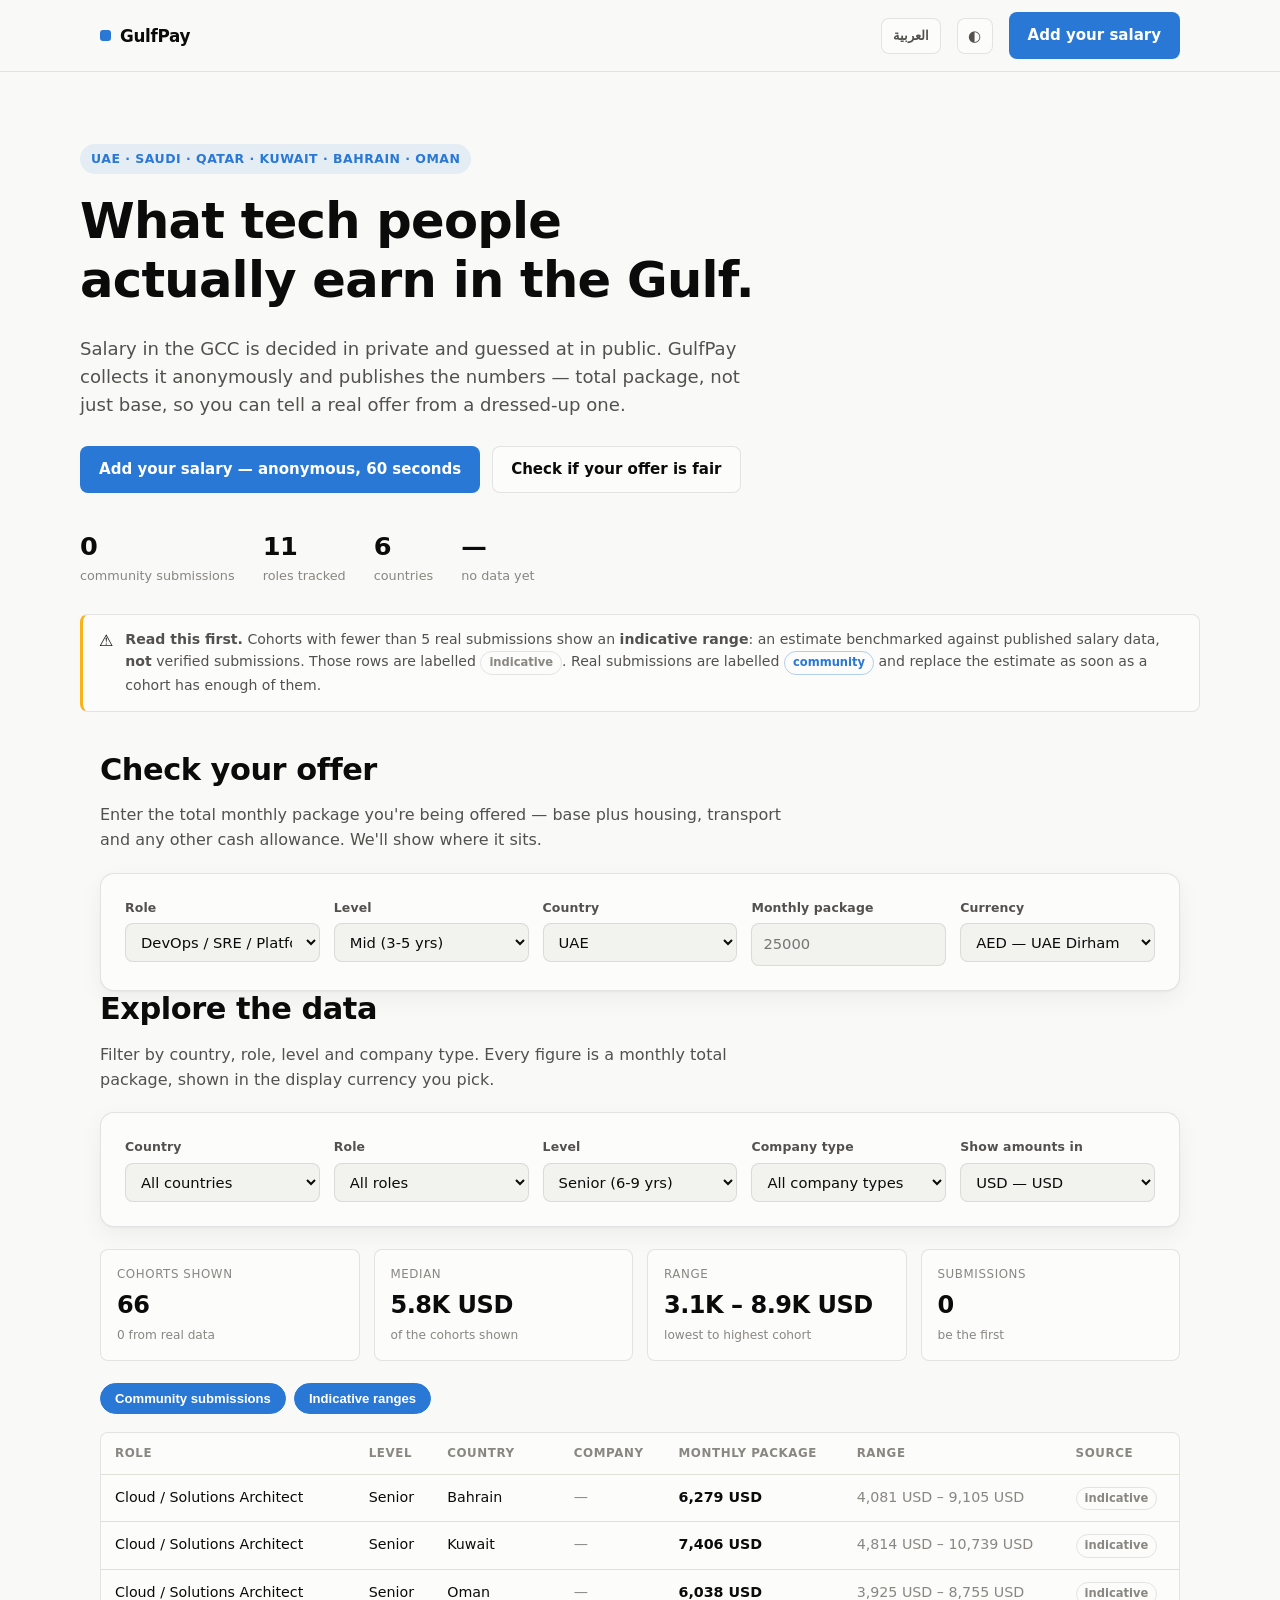
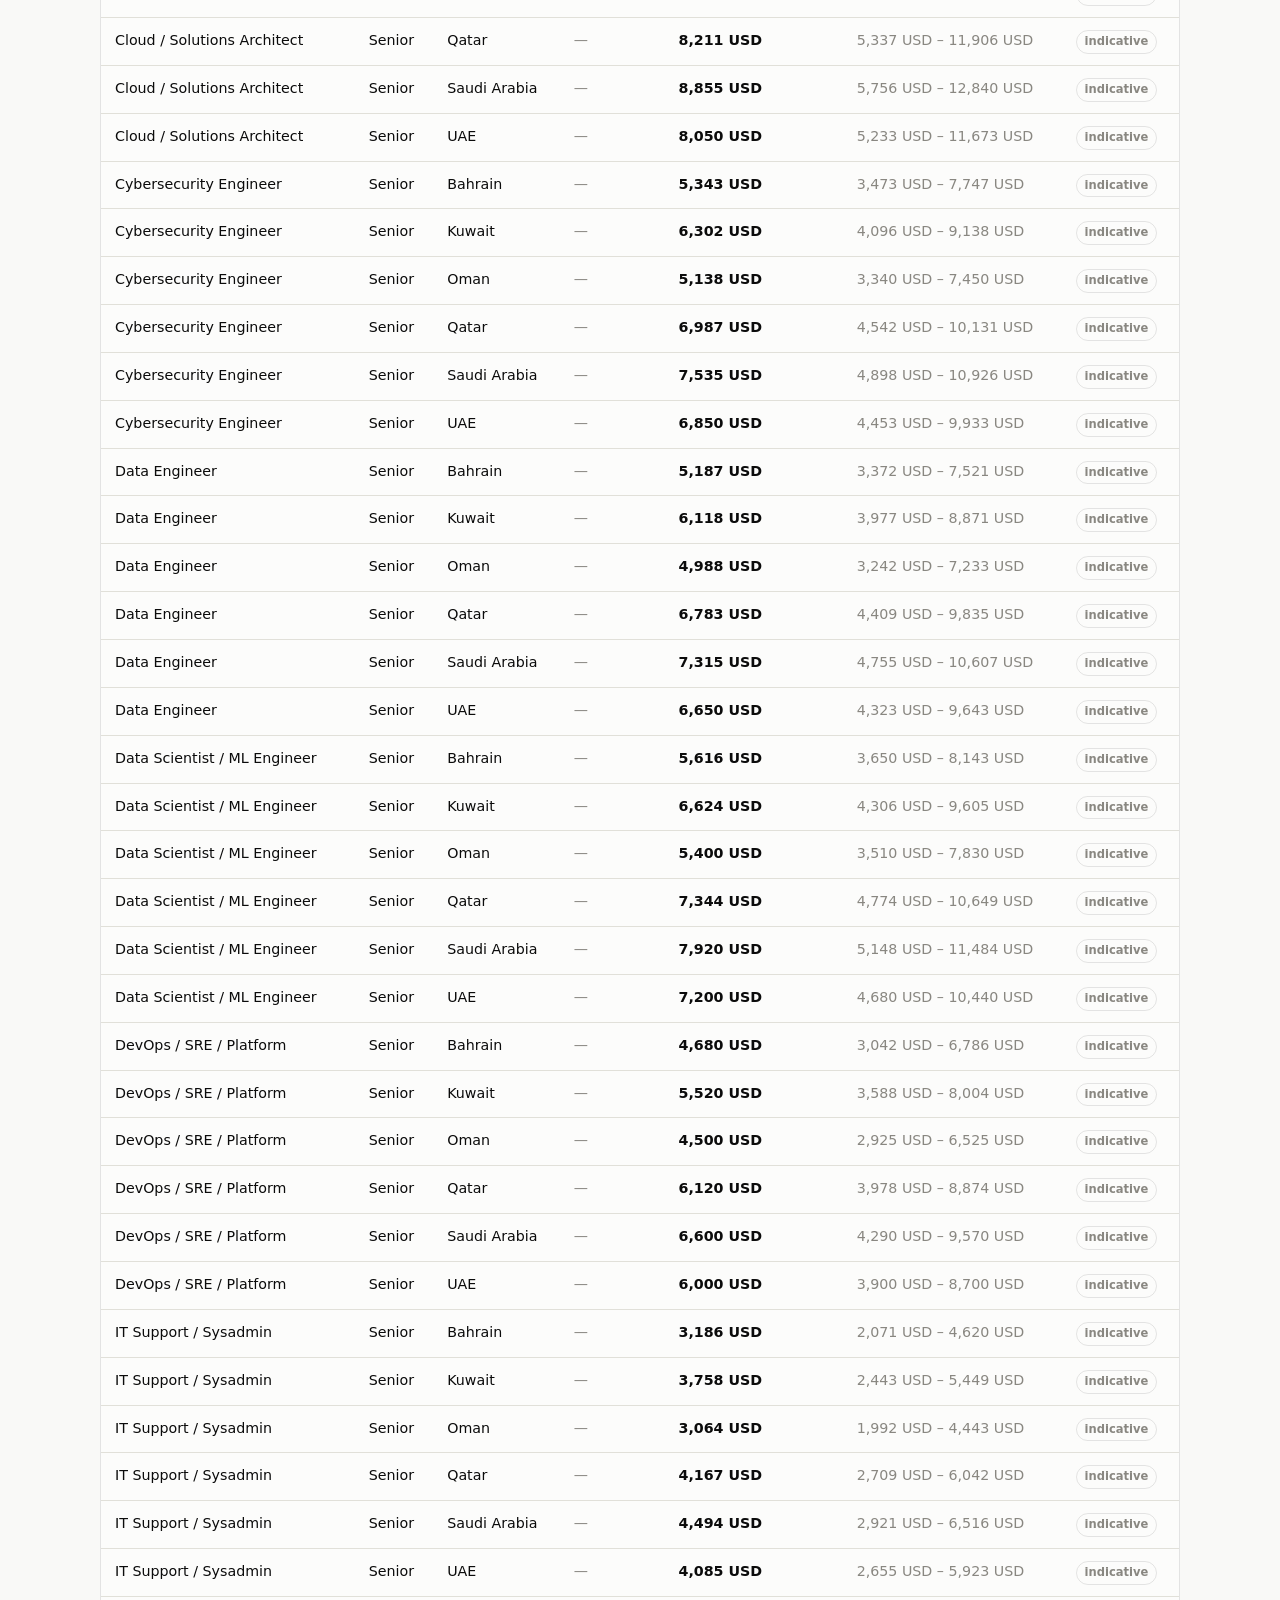
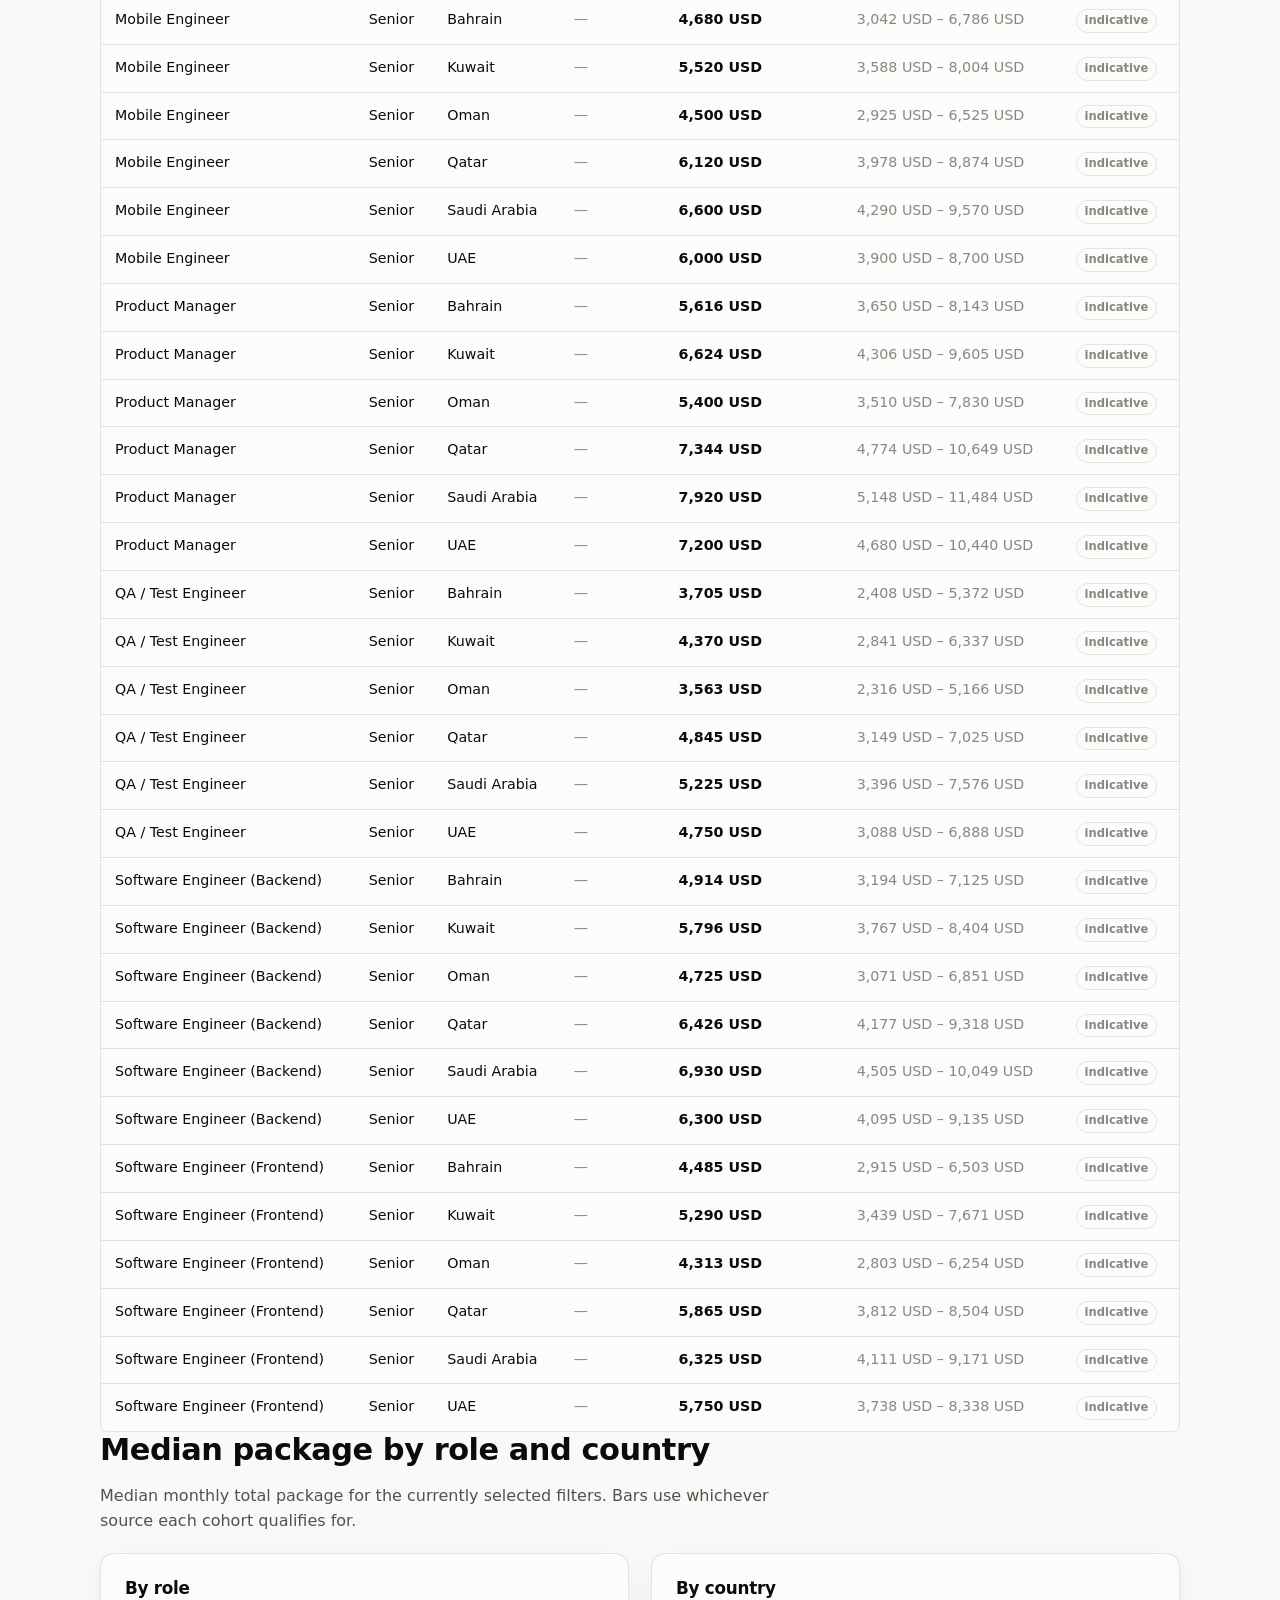
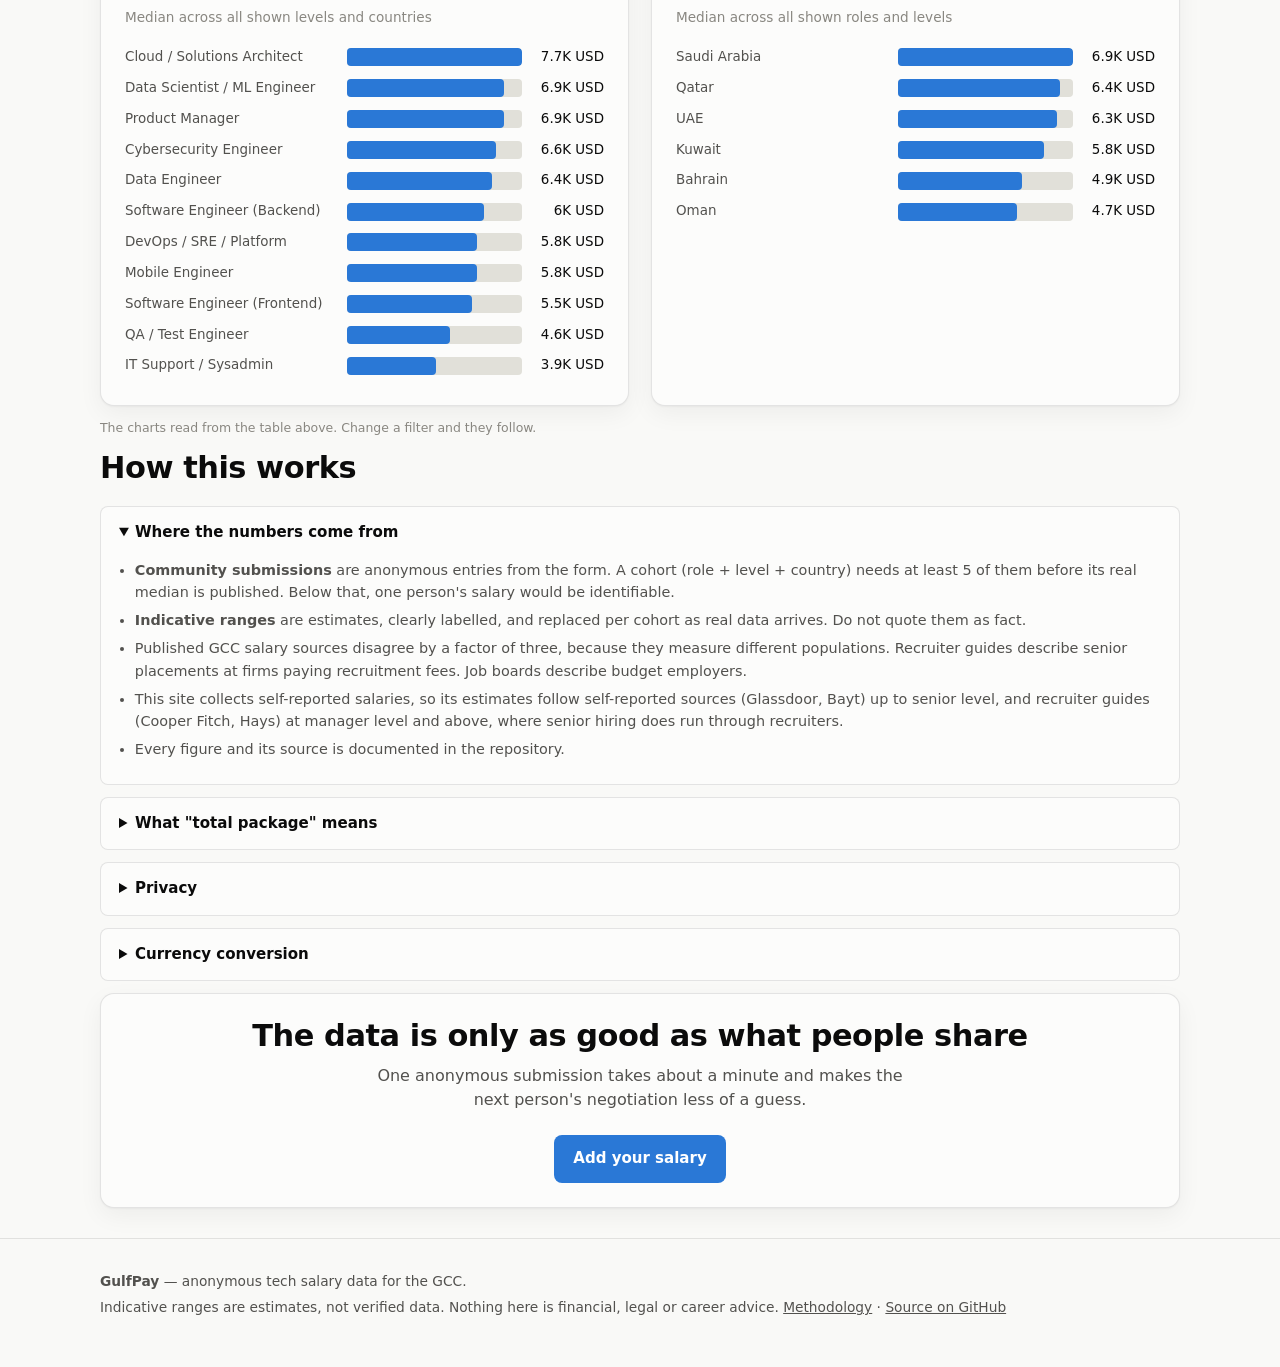
==== commit 9c4c2285: "QA pass: fix 18 findings across flows, SEO, copy and accessibility Three were serious. Filtering by " ====
--- a/index.html
+++ b/index.html
@@ -10,12 +10,25 @@
 <meta property="og:title" content="GulfPay — real tech salaries in the GCC">
 <meta property="og:description" content="What tech people actually earn in the Gulf. Anonymous, crowdsourced, free.">
 <meta property="og:type" content="website">
+<meta property="og:site_name" content="GulfPay">
+<meta property="og:locale" content="en_US">
+<meta property="og:image" content="https://ahmed-g-ibra.github.io/gulfpay/assets/og.jpg">
+<meta property="og:image:width" content="1200">
+<meta property="og:image:height" content="630">
+<meta property="og:image:alt" content="GulfPay — what tech people actually earn in the Gulf">
+<meta name="twitter:card" content="summary_large_image">
+<meta name="twitter:title" content="GulfPay — real tech salaries in the GCC">
+<meta name="twitter:description" content="What tech people actually earn in the Gulf. Anonymous, crowdsourced, free.">
+<meta name="twitter:image" content="https://ahmed-g-ibra.github.io/gulfpay/assets/og.jpg">
 <link rel="alternate" hreflang="en" href="https://ahmed-g-ibra.github.io/gulfpay/">
-<link rel="alternate" hreflang="ar" href="https://ahmed-g-ibra.github.io/gulfpay/">
+<link rel="alternate" hreflang="ar" href="https://ahmed-g-ibra.github.io/gulfpay/?lang=ar">
+<link rel="alternate" hreflang="x-default" href="https://ahmed-g-ibra.github.io/gulfpay/">
 <link rel="icon" href="data:image/svg+xml,<svg xmlns='http://www.w3.org/2000/svg' viewBox='0 0 100 100'><rect width='100' height='100' rx='22' fill='%232a78d6'/></svg>">
 <link rel="stylesheet" href="assets/css/styles.css">
 </head>
 <body>
+
+<a href="#top" class="skip-link" data-i18n="skip.link">Skip to content</a>
 
 <header class="site">
   <div class="bar">
@@ -69,7 +82,7 @@
           <span class="label" id="cLabel">—</span>
         </div>
         <p class="small" id="cExplain" style="margin:0"></p>
-        <div class="strip" aria-hidden="true">
+        <div class="strip" id="cStrip" aria-hidden="true">
           <div class="fill" id="cFill" style="width:0%"></div>
           <div class="you" id="cYou" style="inset-inline-start:0%"></div>
         </div>
@@ -78,7 +91,7 @@
           <span data-i18n="check.mid">median</span>
           <span data-i18n="check.high">top of market</span>
         </div>
-        <div class="band">
+        <div class="band" id="cBand">
           <div><span data-i18n="check.p25">25th percentile</span><b id="cP25">—</b></div>
           <div><span data-i18n="check.p50">Median</span><b id="cP50">—</b></div>
           <div><span data-i18n="check.p75">75th percentile</span><b id="cP75">—</b></div>
@@ -113,15 +126,16 @@
 
     <div class="table-scroll">
       <table id="dataTable">
+        <caption class="sr-only" data-i18n="table.caption">Median monthly total package by role, level and country</caption>
         <thead>
           <tr>
-            <th data-i18n="th.role">Role</th>
-            <th data-i18n="th.level">Level</th>
-            <th data-i18n="th.country">Country</th>
-            <th data-i18n="th.company">Company</th>
-            <th class="num" data-i18n="th.package">Monthly package</th>
-            <th class="num" data-i18n="th.range">Range</th>
-            <th data-i18n="th.source">Source</th>
+            <th scope="col" data-i18n="th.role">Role</th>
+            <th scope="col" data-i18n="th.level">Level</th>
+            <th scope="col" data-i18n="th.country">Country</th>
+            <th scope="col" data-i18n="th.company">Company</th>
+            <th scope="col" class="num" data-i18n="th.package">Monthly package</th>
+            <th scope="col" class="num" data-i18n="th.range">Range</th>
+            <th scope="col" data-i18n="th.source">Source</th>
           </tr>
         </thead>
         <tbody id="tbody"></tbody>
--- a/assets/css/styles.css
+++ b/assets/css/styles.css
@@ -267,3 +267,12 @@
 /* The verdict dot sits before the label in reading order either way. */
 [dir="rtl"] .verdict .label::before { content: ""; }
 [dir="rtl"] .verdict .label::after { content: " ●"; }
+
+/* Skip link: visible only when focused. */
+.skip-link {
+  position: absolute; inset-inline-start: -9999px; top: 8px; z-index: 100;
+  background: var(--surface); color: var(--ink); border: 1px solid var(--border);
+  border-radius: var(--radius-sm); padding: 10px 16px; font-weight: 600; text-decoration: none;
+}
+.skip-link:focus { inset-inline-start: 12px; outline: 2px solid var(--series-1); outline-offset: 2px; }
+.verdict[hidden], .strip[hidden], .band[hidden] { display: none; }
